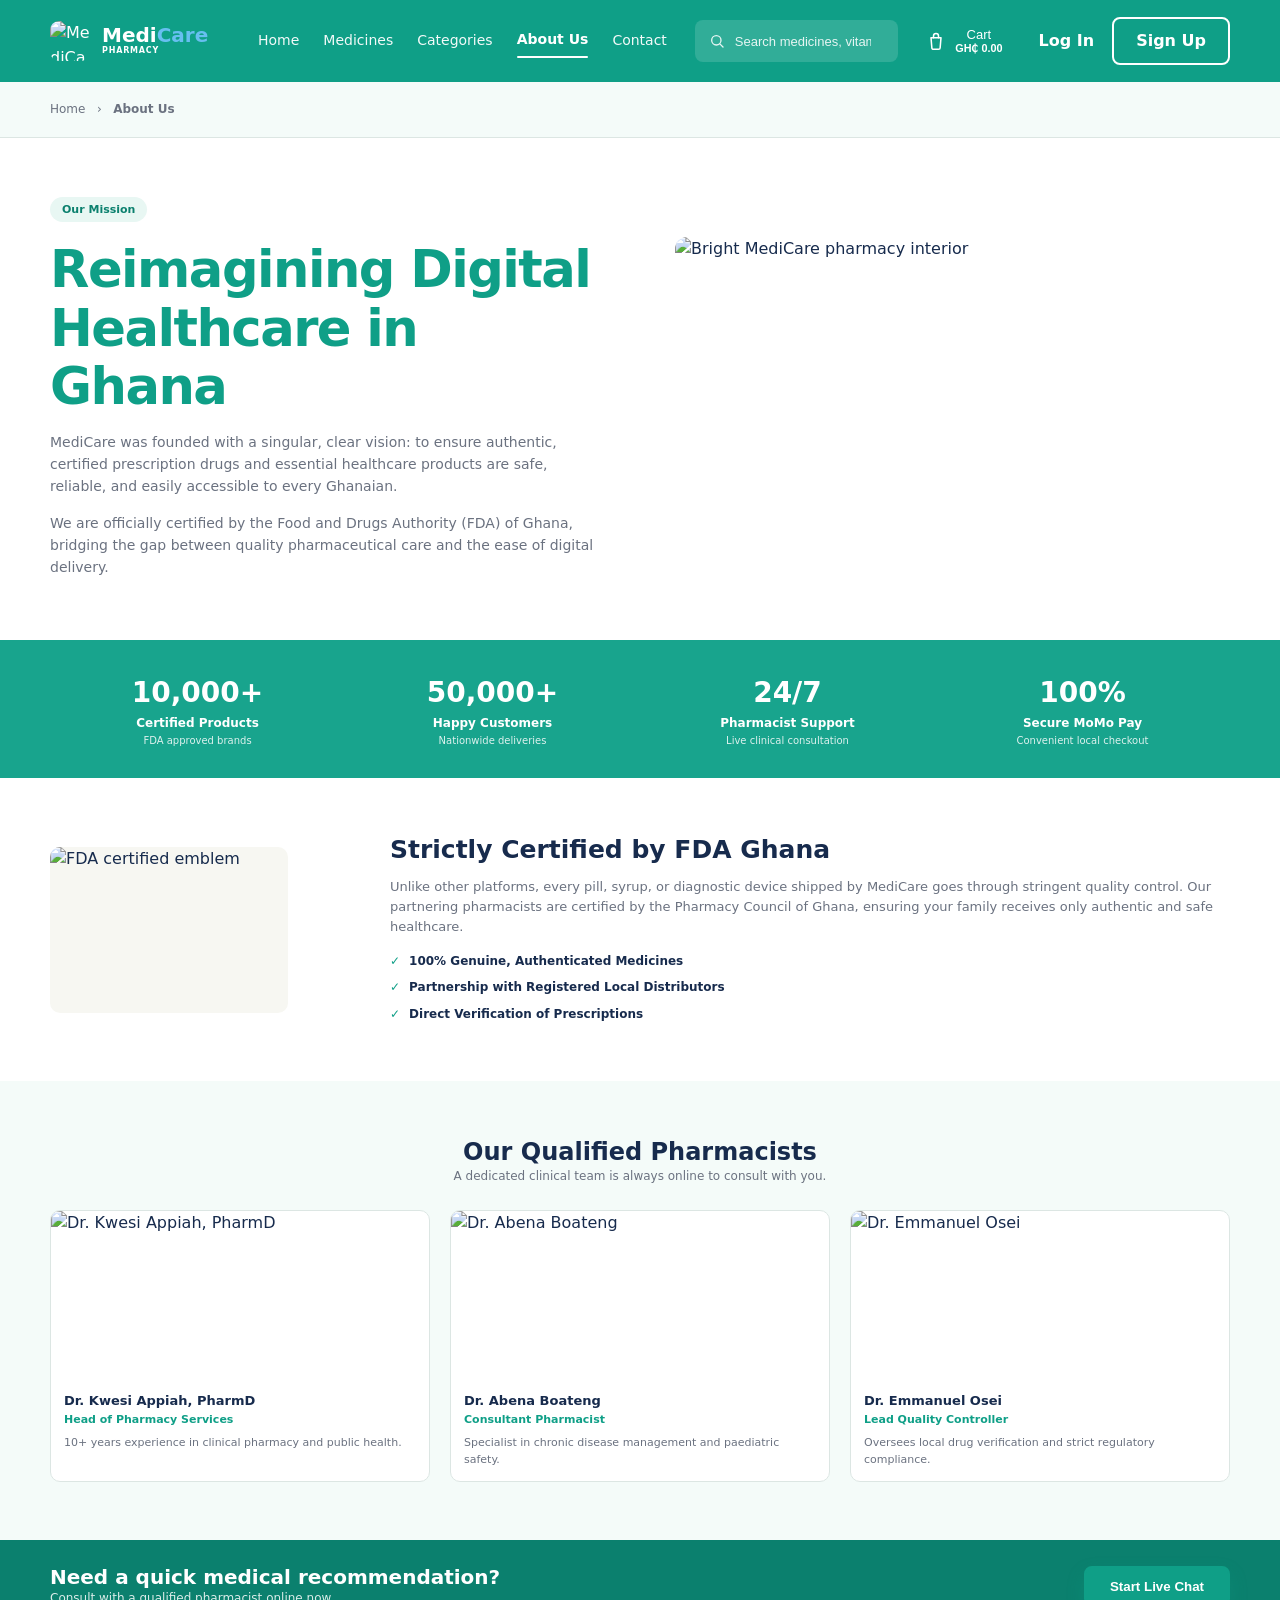
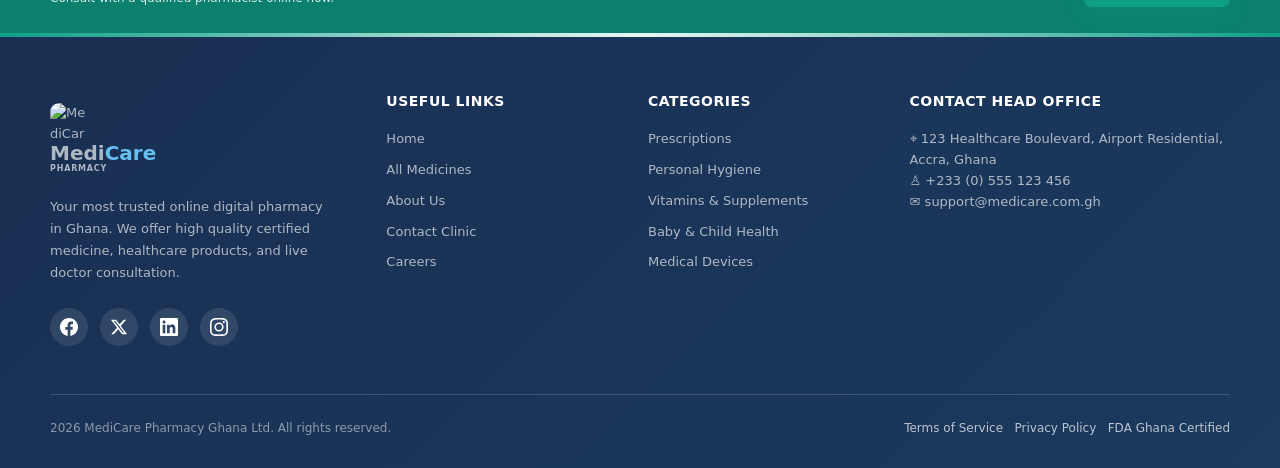
==== about.html @ ba586620 "Add files via upload" ====
<!doctype html>
<html lang="en">
<head>
  <meta charset="utf-8">
  <meta name="viewport" content="width=device-width, initial-scale=1">
  <meta name="description" content="Learn about MediCare Pharmacy Ghana, our mission, FDA certification, and qualified pharmacist team.">
  <title>About Us — MediCare Pharmacy</title>
  <link rel="stylesheet" href="styles.css">
<style>
    .chat-modal { width: min(100% - 32px, 460px); padding: 0; overflow: hidden; }
    .chat-header { display: flex; align-items: center; justify-content: space-between; gap: 16px; padding: 20px 22px; background: var(--green, #087f5b); color: #fff; }
    .chat-header h2 { margin: 0 0 4px; font-size: 1.2rem; }
    .chat-status { display: flex; align-items: center; gap: 7px; margin: 0; font-size: .85rem; opacity: .92; }
    .chat-status::before { content: ''; width: 8px; height: 8px; border-radius: 50%; background: #8ff0c6; }
    .chat-header .modal-close { position: static; color: #fff; background: transparent; border-color: rgba(255,255,255,.45); }
    .chat-messages { display: flex; flex-direction: column; gap: 12px; height: 330px; overflow-y: auto; padding: 18px; background: #f6faf8; }
    .chat-message { max-width: 82%; padding: 10px 13px; border-radius: 15px; line-height: 1.45; font-size: .94rem; white-space: pre-wrap; overflow-wrap: anywhere; }
    .chat-message.attendant { align-self: flex-start; color: #17352b; background: #e1f2eb; border-bottom-left-radius: 4px; }
    .chat-message.user { align-self: flex-end; color: #fff; background: var(--green, #087f5b); border-bottom-right-radius: 4px; }
    .chat-message small { display: block; margin-top: 4px; font-size: .72rem; opacity: .7; }
    .chat-compose { display: flex; gap: 8px; padding: 14px; background: #fff; border-top: 1px solid #e5ece8; }
    .chat-compose textarea { flex: 1; min-height: 44px; max-height: 110px; resize: vertical; padding: 11px 12px; border: 1px solid #cfded7; border-radius: 10px; font: inherit; }
    .chat-compose textarea:focus { outline: 2px solid rgba(8,127,91,.25); border-color: var(--green, #087f5b); }
    .chat-compose button { align-self: flex-end; white-space: nowrap; }
    .chat-note { padding: 0 16px 14px; margin: 0; color: #5b6c64; font-size: .75rem; background: #fff; }
    @media (max-width: 520px) { .chat-modal { width: calc(100% - 20px); } .chat-messages { height: 48vh; } .chat-compose { align-items: stretch; } .chat-compose button { padding-inline: 12px; } }
</style>
</head>
<body>
  <header class="site-header"><div class="container nav-shell"><a class="brand" href="index.html" aria-label="MediCare Pharmacy home"><img src="images/logo.jpg" alt="MediCare Pharmacy Logo" class="brand-logo"><span><span class="brand-name">Medi<span>Care</span></span><small>PHARMACY</small></span></a><nav class="main-nav" aria-label="Primary navigation"><a href="index.html">Home</a><a href="index.html#products">Medicines</a><a href="index.html#categories">Categories</a><a class="active" href="about.html">About Us</a><a href="#contact">Contact</a></nav><label class="search-box" aria-label="Search medicines"><span aria-hidden="true"><svg class="icon-search" viewBox="0 0 24 24" width="16" height="16" fill="none" stroke="currentColor" stroke-width="2" stroke-linecap="round" stroke-linejoin="round" aria-hidden="true"><circle cx="11" cy="11" r="7"/><line x1="21" y1="21" x2="16.65" y2="16.65"/></svg></span><input id="searchInput" type="search" placeholder="Search medicines, vitamins..."></label><button class="cart-chip" type="button" data-cart aria-label="Open cart"><svg class="icon-cart" viewBox="0 0 24 24" width="20" height="20" fill="none" stroke="currentColor" stroke-width="1.8" stroke-linecap="round" stroke-linejoin="round" aria-hidden="true"><path d="M6 8h12l-1 12a2 2 0 0 1-2 2H9a2 2 0 0 1-2-2L6 8Z"/><path d="M9 8V6a3 3 0 0 1 6 0v2"/></svg><span class="cart-count" data-cart-count hidden>0</span><span>Cart <small data-cart-total>GH₵ 0.00</small></span></button><div id="userAuthSection"><a class="signup-btn" href="login.html">Register</a></div></div></header>

  <div class="page-intro"><div class="container">Home &nbsp; › &nbsp; <strong>About Us</strong></div></div>
  <main>
    <section class="about-hero"><div class="container about-hero-grid"><div><span class="eyebrow">Our Mission</span><h1>Reimagining Digital Healthcare in <em>Ghana</em></h1><p>MediCare was founded with a singular, clear vision: to ensure authentic, certified prescription drugs and essential healthcare products are safe, reliable, and easily accessible to every Ghanaian.</p><p>We are officially certified by the Food and Drugs Authority (FDA) of Ghana, bridging the gap between quality pharmaceutical care and the ease of digital delivery.</p></div><div><img src="images/about-pharmacy.jpg" alt="Bright MediCare pharmacy interior"></div></div></section>

    <section class="stat-strip"><div class="container stats"><div class="stat"><strong>10,000+</strong><span>Certified Products</span><small>FDA approved brands</small></div><div class="stat"><strong>50,000+</strong><span>Happy Customers</span><small>Nationwide deliveries</small></div><div class="stat"><strong>24/7</strong><span>Pharmacist Support</span><small>Live clinical consultation</small></div><div class="stat"><strong>100%</strong><span>Secure MoMo Pay</span><small>Convenient local checkout</small></div></div></section>

    <section class="section section-white" id="fda"><div class="container fda-grid"><img src="images/fda-certified.jpg" alt="FDA certified emblem"><div><h2>Strictly Certified by FDA Ghana</h2><p>Unlike other platforms, every pill, syrup, or diagnostic device shipped by MediCare goes through stringent quality control. Our partnering pharmacists are certified by the Pharmacy Council of Ghana, ensuring your family receives only authentic and safe healthcare.</p><div class="check-list"><span>100% Genuine, Authenticated Medicines</span><span>Partnership with Registered Local Distributors</span><span>Direct Verification of Prescriptions</span></div></div></div></section>

    <section class="section team-section"><div class="container"><div class="team-heading"><h2>Our Qualified Pharmacists</h2><p>A dedicated clinical team is always online to consult with you.</p></div><div class="team-grid"><article class="team-card"><img src="images/pharmacist-kwezi.jpg" alt="Dr. Kwesi Appiah, PharmD"><div class="team-card-copy"><h3>Dr. Kwesi Appiah, PharmD</h3><strong>Head of Pharmacy Services</strong><p>10+ years experience in clinical pharmacy and public health.</p></div></article><article class="team-card"><img src="images/pharmacist-abena.jpg" alt="Dr. Abena Boateng"><div class="team-card-copy"><h3>Dr. Abena Boateng</h3><strong>Consultant Pharmacist</strong><p>Specialist in chronic disease management and paediatric safety.</p></div></article><article class="team-card"><img src="images/pharmacist-emmanuel.jpg" alt="Dr. Emmanuel Osei"><div class="team-card-copy"><h3>Dr. Emmanuel Osei</h3><strong>Lead Quality Controller</strong><p>Oversees local drug verification and strict regulatory compliance.</p></div></article></div></div></section>

    <section class="chat-cta"><div class="container chat-shell"><div><h2>Need a quick medical recommendation?</h2><p>Consult with a qualified pharmacist online now.</p></div><button class="btn" type="button" data-chat>Start Live Chat</button></div></section>
  </main>

  <footer class="site-footer" id="contact"><div class="container footer-grid"><div class="footer-brand"><a class="brand" href="index.html"><img src="images/logo.jpg" alt="MediCare Pharmacy Logo" class="brand-logo"><span><span class="brand-name">Medi<span>Care</span></span><small>PHARMACY</small></span></a><p>Your most trusted online digital pharmacy in Ghana. We offer high quality certified medicine, healthcare products, and live doctor consultation.</p><div class="socials"><a href="#" aria-label="Facebook" data-social="Facebook"><svg viewBox="0 0 24 24" width="18" height="18" fill="currentColor"><path d="M24 12.073c0-6.627-5.373-12-12-12s-12 5.373-12 12c0 5.99 4.388 10.954 10.125 11.854v-8.385H7.078v-3.47h3.047V9.43c0-3.007 1.792-4.669 4.533-4.669 1.312 0 2.686.235 2.686.235v2.953H15.83c-1.491 0-1.956.925-1.956 1.874v2.25h3.328l-.532 3.47h-2.796v8.385C19.612 23.027 24 18.062 24 12.073z"/></svg></a><a href="#" aria-label="Twitter" data-social="Twitter"><svg viewBox="0 0 24 24" width="18" height="18" fill="currentColor"><path d="M18.244 2.25h3.308l-7.227 8.26 8.502 11.24H16.17l-5.214-6.817L4.99 21.75H1.68l7.73-8.835L1.254 2.25H8.08l4.713 6.231zm-1.161 17.52h1.833L7.084 4.126H5.117z"/></svg></a><a href="#" aria-label="LinkedIn" data-social="LinkedIn"><svg viewBox="0 0 24 24" width="18" height="18" fill="currentColor"><path d="M20.447 20.452h-3.554v-5.569c0-1.328-.027-3.037-1.852-3.037-1.853 0-2.136 1.445-2.136 2.939v5.667H9.351V9h3.414v1.561h.046c.477-.9 1.637-1.85 3.37-1.85 3.601 0 4.267 2.37 4.267 5.455v6.286zM5.337 7.433c-1.144 0-2.063-.926-2.063-2.065 0-1.138.92-2.063 2.063-2.063 1.14 0 2.064.925 2.064 2.063 0 1.139-.925 2.065-2.064 2.065zm1.782 13.019H3.555V9h3.564v11.452zM22.225 0H1.771C.792 0 0 .774 0 1.729v20.542C0 23.227.792 24 1.771 24h20.451C23.2 24 24 23.227 24 22.271V1.729C24 .774 23.2 0 22.222 0h.003z"/></svg></a><a href="#" aria-label="Instagram" data-social="Instagram"><svg viewBox="0 0 24 24" width="18" height="18" fill="currentColor"><path d="M12 2.163c3.204 0 3.584.012 4.85.07 3.252.148 4.771 1.691 4.919 4.919.058 1.265.069 1.645.069 4.849 0 3.205-.012 3.584-.069 4.849-.149 3.225-1.664 4.771-4.919 4.919-1.266.058-1.644.07-4.85.07-3.204 0-3.584-.012-4.849-.07-3.26-.149-4.771-1.699-4.919-4.92-.058-1.265-.07-1.644-.07-4.849 0-3.204.013-3.583.07-4.849.149-3.227 1.664-4.771 4.919-4.919 1.266-.057 1.645-.069 4.849-.069zM12 0C8.741 0 8.333.014 7.053.072 2.695.272.273 2.69.073 7.052.014 8.333 0 8.741 0 12c0 3.259.014 3.668.072 4.948.2 4.358 2.618 6.78 6.98 6.98C8.333 23.986 8.741 24 12 24c3.259 0 3.668-.014 4.948-.072 4.354-.2 6.782-2.618 6.979-6.98.059-1.28.073-1.689.073-4.948 0-3.259-.014-3.667-.072-4.947-.196-4.354-2.617-6.78-6.979-6.98C15.668.014 15.259 0 12 0zm0 5.838a6.162 6.162 0 100 12.324 6.162 6.162 0 000-12.324zM12 16a4 4 0 110-8 4 4 0 010 8zm6.406-11.845a1.44 1.44 0 100 2.881 1.44 1.44 0 000-2.881z"/></svg></a></div></div><div><h3>Useful Links</h3><a href="index.html">Home</a><a href="index.html#products">All Medicines</a><a href="about.html">About Us</a><a href="index.html#contact">Contact Clinic</a><a href="careers.html">Careers</a></div><div><h3>Categories</h3><a href="index.html#categories">Prescriptions</a><a href="index.html#categories">Personal Hygiene</a><a href="index.html#categories">Vitamins &amp; Supplements</a><a href="index.html#categories">Baby &amp; Child Health</a><a href="index.html#categories">Medical Devices</a></div><div><h3>Contact Head Office</h3><p>⌖ 123 Healthcare Boulevard, Airport Residential, Accra, Ghana</p><p>♙ +233 (0) 555 123 456</p><p>✉ support@medicare.com.gh</p></div></div><div class="container footer-bottom"><span> 2026 MediCare Pharmacy Ghana Ltd. All rights reserved.</span><span><a href="terms.html">Terms of Service</a> &nbsp; <a href="privacy.html">Privacy Policy</a> &nbsp; <a href="about.html#fda">FDA Ghana Certified</a></span></div></footer>

  <div class="modal-overlay" id="authModal" hidden>
    <div class="modal" role="dialog" aria-modal="true" aria-labelledby="authModalTitle">
      <button class="modal-close" type="button" data-close-modal aria-label="Close dialog">&#10005;</button>
      <h2 id="authModalTitle" class="sr-only">Account access</h2>

      <div id="authTabs" class="modal-tabs">
        <button type="button" class="modal-tab active" data-auth-tab="login">Log In</button>
        <button type="button" class="modal-tab" data-auth-tab="signup">Sign Up</button>
      </div>

      <form id="loginForm" class="auth-form" data-auth-form="login" novalidate>
        <label>Email<input type="email" name="email" required placeholder="you@example.com"></label>
        <label>Password<input type="password" name="password" required minlength="6" placeholder="********"></label>
        <p class="form-error" data-form-error hidden></p>
        <button type="submit" class="btn btn-primary auth-submit">Log In</button>
        <p class="form-note">New to MediCare? <a href="#" data-auth-switch="signup">Create an account</a></p>
      </form>

      <form id="signupForm" class="auth-form" data-auth-form="signup" hidden novalidate>
        <label>Full Name<input type="text" name="name" required placeholder="Enter your name"></label>
        <label>Email<input type="email" name="email" required placeholder="you@example.com"></label>
        <label>Password<input type="password" name="password" required minlength="6" placeholder="Create a password"></label>
        <p class="form-error" data-form-error hidden></p>
        <button type="submit" class="btn btn-primary auth-submit">Create Account</button>
        <p class="form-note">Already have an account? <a href="#" data-auth-switch="login">Log in</a></p>
      </form>

      <div class="account-view" id="accountView" hidden>
        <p class="account-greeting">Logged in as <strong id="accountName"></strong></p>
        <p class="form-note" id="accountEmail"></p>
        <button type="button" class="btn btn-secondary" id="logoutBtn">Log Out</button>
      </div>
    </div>
  </div>

  <div class="modal-overlay" id="cartModal" hidden>
    <div class="modal cart-modal" role="dialog" aria-modal="true" aria-labelledby="cartModalTitle">
      <button class="modal-close" type="button" data-close-modal aria-label="Close dialog">&#10005;</button>
      <h2 id="cartModalTitle">Your Cart</h2>
      <div class="cart-items" id="cartItemsList"></div>
      <div class="cart-summary"><span>Total</span><strong id="cartModalTotal">GH&#8373; 0.00</strong></div>
      <button type="button" class="btn btn-primary cart-checkout" id="checkoutBtn">Checkout</button>
    </div>
  </div>

  <div class="modal-overlay" id="chatModal" hidden>
    <section class="modal chat-modal" role="dialog" aria-modal="true" aria-labelledby="chatModalTitle">
      <header class="chat-header">
        <div>
          <h2 id="chatModalTitle">Chat with a pharmacist</h2>
          <p class="chat-status" id="chatStatus">An attendant is online</p>
        </div>
        <button class="modal-close" type="button" data-close-chat aria-label="Close live chat">&#10005;</button>
      </header>
      <div class="chat-messages" id="chatMessages" role="log" aria-live="polite" aria-label="Chat messages"></div>
      <form class="chat-compose" id="chatForm">
        <textarea id="chatInput" name="message" rows="1" maxlength="500" required placeholder="Type your message..." aria-label="Message"></textarea>
        <button type="submit" class="btn btn-primary">Send</button>
      </form>
      <p class="chat-note">For emergencies, contact local emergency services. Do not share passwords or payment details in chat.</p>
    </section>
  </div>

  <script src="script.js" defer></script>

  <script>
    (() => {
      const modal = document.getElementById('chatModal');
      const form = document.getElementById('chatForm');
      const input = document.getElementById('chatInput');
      const messages = document.getElementById('chatMessages');
      const status = document.getElementById('chatStatus');
      if (!modal || !form || !input || !messages) return;

      const initialMessage = 'Hello! I’m Ama, your MediCare pharmacy attendant. How can I help you today?';
      let openedAt = 0;
      let replyTimer;

      const addMessage = (text, who) => {
        const item = document.createElement('div');
        item.className = `chat-message ${who}`;
        item.textContent = text;
        const time = document.createElement('small');
        time.textContent = new Intl.DateTimeFormat([], { hour: 'numeric', minute: '2-digit' }).format(new Date());
        item.appendChild(time);
        messages.appendChild(item);
        messages.scrollTop = messages.scrollHeight;
      };

      const openChat = (event) => {
        event?.preventDefault();
        modal.hidden = false;
        document.body.classList.add('modal-open');
        if (!openedAt) {
          openedAt = Date.now();
          addMessage(initialMessage, 'attendant');
        }
        window.setTimeout(() => input.focus(), 0);
      };

      const closeChat = () => {
        modal.hidden = true;
        document.body.classList.remove('modal-open');
      };

      document.querySelectorAll('[data-chat]').forEach((button) => button.addEventListener('click', openChat));
      document.querySelector('[data-close-chat]')?.addEventListener('click', closeChat);
      modal.addEventListener('click', (event) => { if (event.target === modal) closeChat(); });
      document.addEventListener('keydown', (event) => { if (event.key === 'Escape' && !modal.hidden) closeChat(); });

      form.addEventListener('submit', (event) => {
        event.preventDefault();
        const text = input.value.trim();
        if (!text) return;
        addMessage(text, 'user');
        input.value = '';
        status.textContent = 'Attendant is typing...';
        window.clearTimeout(replyTimer);
        replyTimer = window.setTimeout(() => {
          addMessage('Thanks for your message. An attendant is reviewing it now and will respond shortly. Please do not send sensitive medical or payment information.', 'attendant');
          status.textContent = 'An attendant is online';
        }, 700);
      });

      input.addEventListener('keydown', (event) => {
        if (event.key === 'Enter' && !event.shiftKey) {
          event.preventDefault();
          form.requestSubmit();
        }
      });
    })();
  </script>

</body>
</html>
---- styles.css ----
:root {
  --teal: #0f9f87;
  --teal-dark: #0b806e;
  --mint: #e8f7f3;
  --ice: #f4fbf9;
  --navy: #192f52;
  --ink: #172b4d;
  --muted: #6b7280;
  --line: #dce6e3;
  --orange: #e88722;
  --white: #fff;
}

* { box-sizing: border-box; margin: 0; padding: 0; }
html { scroll-behavior: smooth; }
body { 
  font-family: Inter, ui-sans-serif, system-ui, -apple-system, BlinkMacSystemFont, "Segoe UI", sans-serif; 
  color: var(--ink); 
  background: var(--ice); 
  line-height: 1.55; 
}

/* Smooth page transitions */
a, button, .btn, .product-card, .category-card, .team-card {
  transition: all 0.3s cubic-bezier(0.4, 0, 0.2, 1);
}

/* Fade in animation for page content */
.fade-in-up {
  opacity: 0;
  transform: translateY(20px);
  animation: fadeInUp 0.6s ease-out forwards;
}

@keyframes fadeInUp {
  to {
    opacity: 1;
    transform: translateY(0);
  }
}

/* Staggered animation delays */
.stagger-1 { animation-delay: 0.1s; }
.stagger-2 { animation-delay: 0.2s; }
.stagger-3 { animation-delay: 0.3s; }
.stagger-4 { animation-delay: 0.4s; }
.stagger-5 { animation-delay: 0.5s; }

/* Section animations */
.section, .hero, .trust-strip, .stat-strip, .chat-cta {
  opacity: 0;
  animation: fadeInUp 0.8s ease-out forwards;
}

.hero { animation-delay: 0.1s; }
.trust-strip { animation-delay: 0.2s; }
.section { animation-delay: 0.3s; }
.stat-strip { animation-delay: 0.4s; }
.chat-cta { animation-delay: 0.5s; }

/* Product and category card animations */
.product-card, .category-card {
  opacity: 0;
  animation: fadeInUp 0.6s ease-out forwards;
}

.product-card:nth-child(1) { animation-delay: 0.1s; }
.product-card:nth-child(2) { animation-delay: 0.15s; }
.product-card:nth-child(3) { animation-delay: 0.2s; }
.product-card:nth-child(4) { animation-delay: 0.25s; }

.category-card:nth-child(1) { animation-delay: 0.1s; }
.category-card:nth-child(2) { animation-delay: 0.15s; }
.category-card:nth-child(3) { animation-delay: 0.2s; }
.category-card:nth-child(4) { animation-delay: 0.25s; }
.category-card:nth-child(5) { animation-delay: 0.3s; }

/* Team card animations */
.team-card {
  opacity: 0;
  animation: fadeInUp 0.6s ease-out forwards;
}

.team-card:nth-child(1) { animation-delay: 0.1s; }
.team-card:nth-child(2) { animation-delay: 0.2s; }
.team-card:nth-child(3) { animation-delay: 0.3s; }

/* Slide in from sides animation */
@keyframes slideInLeft {
  from {
    opacity: 0;
    transform: translateX(-30px);
  }
  to {
    opacity: 1;
    transform: translateX(0);
  }
}

@keyframes slideInRight {
  from {
    opacity: 0;
    transform: translateX(30px);
  }
  to {
    opacity: 1;
    transform: translateX(0);
  }
}

/* Apply slide animations to hero sections */
.hero-copy {
  animation: slideInLeft 0.8s ease-out 0.2s forwards;
  opacity: 0;
}

.hero-media {
  animation: slideInRight 0.8s ease-out 0.3s forwards;
  opacity: 0;
}
a { color: inherit; text-decoration: none; }
img { display: block; max-width: 100%; height: 100%;}
.site-header { position: sticky; top: 0; z-index: 1000; background: var(--teal); color: var(--white); transition: background .25s ease, box-shadow .25s ease, transform .25s ease; }
.site-header.is-scrolled { background: var(--teal) !important; color: var(--white) !important; box-shadow: 0 6px 20px rgba(7, 91, 78, .28); }
.site-header.is-scrolled a, .site-header.is-scrolled button { color: var(--white); }
.nav-shell { min-height: 82px; display: flex; align-items: center; gap: 28px; transition: min-height .25s ease; }
.site-header.is-scrolled .nav-shell { min-height: 70px; }
.brand { display: inline-flex; align-items: center; gap: 12px; min-width: 180px; }
.brand-mark { width: 40px; height: 40px; border-radius: 9px; background: #16ad95; display: grid; place-items: center; color: white; font-size: 18px; font-weight: 800; }
.brand-name { display: block; font-size: 20px; font-weight: 800; line-height: 1; }
.brand-name span { color: #67bff0; }
.brand small { display: block; font-size: 8px; letter-spacing: .8px; font-weight: 700; }
.main-nav { display: flex; gap: 24px; font-size: 14px; white-space: nowrap; align-items: center; }
.main-nav a { position: relative; opacity: .95; padding: 8px 0; transition: opacity .2s ease, color .2s ease, transform .2s ease; }
.main-nav a::after { content: ""; position: absolute; left: 0; right: 0; bottom: 1px; height: 2px; border-radius: 999px; background: currentColor; transform: scaleX(0); transform-origin: center; transition: transform .2s ease; }
.main-nav a:hover, .main-nav a.active { opacity: 1; font-weight: 800; transform: translateY(-1px); }
.main-nav a:hover::after, .main-nav a.active::after { transform: scaleX(1); }
.main-nav a:focus-visible, .header-auth-links a:focus-visible, .cart-chip:focus-visible { outline: 3px solid rgba(255,255,255,.8); outline-offset: 4px; border-radius: 5px; }
.header-auth-links { display: inline-flex; align-items: center; gap: 10px; }
.header-auth-links .login-link { color: var(--white); font-weight: 800; padding: 10px 8px; border-radius: 7px; transition: background .2s ease, color .2s ease; }
.header-auth-links .login-link:hover { background: rgba(255,255,255,.16); }
.search-box { flex: 1; max-width: 330px; display: flex; align-items: center; gap: 10px; padding: 10px 14px; border-radius: 8px; background: rgba(255,255,255,.14); }
.search-box input { width: 100%; border: 0; outline: 0; color: white; background: transparent; font-size: 13px; }
.search-box input::placeholder { color: rgba(255,255,255,.88); }
.cart-chip, .login-btn { border: 0; color: white; background: transparent; cursor: pointer; }
.cart-chip { display: flex; align-items: center; gap: 9px; white-space: nowrap; font-size: 13px; }
.cart-chip small { display: block; font-weight: 800; }
.signup-btn {
  color: white;
  font-weight: 800;
  padding: 10px 22px;
  border-radius: 8px;
  border: 2px solid white;
  text-decoration: none;
  transition: background-color 0.25s ease, border-color 0.25s ease, transform 0.25s ease, box-shadow 0.25s ease;
  position: relative;
  overflow: hidden;
  text-shadow: none;
  background: transparent;
}
.signup-btn:hover {
  background: rgba(255, 255, 255, 0.15);
  border-color: rgba(255, 255, 255, 0.8);
  color: white;
  transform: translateY(-1px);
  box-shadow: 0 4px 12px rgba(255, 255, 255, 0.2);
  text-shadow: none;
}
.signup-btn:active {
  transform: translateY(0);
}
.login-btn { background: white; color: var(--teal-dark); padding: 10px 22px; border-radius: 7px; font-weight: 800; }

/* User auth section in header */
#userAuthSection {
  display: flex;
  align-items: center;
  gap: 12px;
}
.user-greeting {
  color: white;
  font-size: 13px;
  font-weight: 600;
}
.user-greeting strong {
  color: #67bff0;
}
.logout-btn {
  background: rgba(255,255,255,0.15);
  color: white;
  border: 2px solid rgba(255,255,255,0.3);
  padding: 8px 18px;
  border-radius: 8px;
  font-weight: 700;
  font-size: 12px;
  cursor: pointer;
  transition: background-color 0.25s ease, border-color 0.25s ease, transform 0.25s ease, box-shadow 0.25s ease;
  text-shadow: none;
}
.logout-btn:hover {
  background: rgba(255,255,255,0.25);
  border-color: rgba(255,255,255,0.6);
  color: white;
  transform: translateY(-1px);
  box-shadow: 0 4px 12px rgba(255, 255, 255, 0.15);
  text-shadow: none;
}
.logout-btn:active {
  transform: translateY(0);
}

/* Success toast */
.success-toast {
  position: fixed;
  top: 100px;
  right: 20px;
  background: var(--teal);
  color: white;
  padding: 16px 20px;
  border-radius: 8px;
  box-shadow: 0 4px 20px rgba(15, 159, 135, 0.3);
  display: flex;
  align-items: center;
  gap: 12px;
  z-index: 1000;
  animation: slideIn 0.3s ease-out;
  max-width: 350px;
}
.toast-icon {
  width: 24px;
  height: 24px;
  background: white;
  color: var(--teal);
  border-radius: 50%;
  display: flex;
  align-items: center;
  justify-content: center;
  font-weight: 800;
  font-size: 14px;
  flex-shrink: 0;
}
.toast-message {
  font-size: 14px;
  font-weight: 600;
  line-height: 1.4;
}
.toast-exit {
  animation: slideOut 0.3s ease-in forwards;
}
@keyframes slideIn {
  from {
    transform: translateX(100%);
    opacity: 0;
  }
  to {
    transform: translateX(0);
    opacity: 1;
  }
}
@keyframes slideOut {
  from {
    transform: translateX(0);
    opacity: 1;
  }
  to {
    transform: translateX(100%);
    opacity: 0;
  }
}

/* Success modal */
.success-modal {
  text-align: center;
  padding: 40px 30px;
  max-width: 400px;
}
.success-icon {
  width: 80px;
  height: 80px;
  background: var(--teal);
  color: white;
  border-radius: 50%;
  display: flex;
  align-items: center;
  justify-content: center;
  font-size: 40px;
  font-weight: 800;
  margin: 0 auto 20px;
  animation: scaleIn 0.3s ease-out;
}
.success-modal h2 {
  color: var(--ink);
  margin: 0 0 10px;
  font-size: 24px;
}
.success-modal p {
  color: var(--muted);
  margin: 0 0 25px;
  font-size: 16px;
}
@keyframes scaleIn {
  from {
    transform: scale(0);
    opacity: 0;
  }
  to {
    transform: scale(1);
    opacity: 1;
  }
}

/* Auth required modal */
.auth-required-icon {
  width: 80px;
  height: 80px;
  background: var(--teal);
  color: white;
  border-radius: 50%;
  display: flex;
  align-items: center;
  justify-content: center;
  font-size: 40px;
  margin: 0 auto 20px;
  animation: scaleIn 0.3s ease-out;
}
.auth-buttons {
  display: flex;
  gap: 12px;
  justify-content: center;
  margin-top: 25px;
}
.auth-buttons .btn {
  min-width: 120px;
}

/* Phone input group */
.phone-input-group {
  display: flex;
  gap: 8px;
}
.country-code-select {
  flex-shrink: 0;
  min-width: 140px;
  padding: 12px 16px;
  border: 1px solid var(--line);
  border-radius: 8px;
  font-size: 14px;
  background: linear-gradient(135deg, var(--teal) 0%, var(--teal-dark) 100%);
  color: white;
  cursor: pointer;
  font-weight: 600;
}
.country-code-select option {
  background: white;
  color: var(--ink);
  font-weight: 400;
}
.country-code-select option[data-color] {
  background: var(--ink);
  color: white;
}
.phone-number-input {
  flex: 1;
  padding: 12px 16px;
  border: 1px solid var(--line);
  border-radius: 8px;
  font-size: 14px;
}
.phone-number-input:focus,
.country-code-select:focus {
  outline: none;
  border-color: var(--teal);
  box-shadow: 0 0 0 3px rgba(15, 159, 135, 0.1);
}
@media (prefers-reduced-motion: reduce) {
  html { scroll-behavior: auto; }
  .site-header, .nav-shell, .main-nav a, .main-nav a::after, .header-auth-links .login-link { transition: none !important; }
}

@media (max-width: 480px) {
  .phone-input-group {
    flex-direction: column;
    gap: 12px;
  }
  .country-code-select {
    min-width: 100%;
  }
}

/* User info in header */
.user-info {
  display: flex;
  flex-direction: column;
  align-items: flex-end;
  gap: 4px;
}
.user-greeting {
  font-size: 14px;
  color: var(--ink);
}
.user-contact,
.user-address {
  font-size: 12px;
  color: var(--muted);
}
.logout-btn {
  font-size: 12px;
  padding: 4px 12px;
  background: var(--line);
  border: none;
  border-radius: 4px;
  cursor: pointer;
  color: var(--ink);
  margin-top: 4px;
}
.logout-btn:hover {
  background: var(--muted);
}
@media (min-width: 768px) {
  .user-info {
    flex-direction: row;
    align-items: center;
    gap: 16px;
  }
  .logout-btn {
    margin-top: 0;
  }
}

/* About Section */
.about-grid {
  display: grid;
  grid-template-columns: 1fr;
  gap: 40px;
  align-items: center;
}
.about-content h3 {
  color: var(--teal);
  font-size: 24px;
  margin: 24px 0 12px 0;
}
.about-content p {
  color: var(--ink);
  line-height: 1.6;
  margin-bottom: 16px;
}
.about-features {
  list-style: none;
  padding: 0;
  margin: 20px 0;
}
.about-features li {
  padding: 12px 0;
  border-bottom: 1px solid var(--line);
  color: var(--ink);
}
.about-features li:last-child {
  border-bottom: none;
}
.about-features strong {
  display: block;
  font-size: 16px;
  margin-bottom: 4px;
}
.cta-section {
  margin-top: 32px;
  padding: 24px;
  background: var(--mint);
  border-radius: 8px;
  text-align: center;
}
.cta-text {
  font-size: 18px;
  font-weight: 600;
  color: var(--teal-dark);
  margin-bottom: 16px;
}
.about-image img {
  width: 100%;
  border-radius: 12px;
  box-shadow: 0 4px 20px rgba(0, 0, 0, 0.1);
}
@media (min-width: 768px) {
  .about-grid {
    grid-template-columns: 1fr 1fr;
  }
}

/* Welcome Modal */
.welcome-modal {
  max-width: 450px;
  padding: 40px;
  text-align: center;
  animation: modalSlideIn 0.5s ease-out;
  background: linear-gradient(135deg, #ffffff 0%, #f8fdfc 100%);
  border-radius: 16px;
  box-shadow: 0 20px 60px rgba(15, 159, 135, 0.15);
}
.welcome-header {
  margin-bottom: 24px;
}
.welcome-icon {
  font-size: 72px;
  margin-bottom: 16px;
  animation: bounce 0.8s ease-out, pulse 2s ease-in-out infinite;
  display: inline-block;
}
.welcome-modal h2 {
  color: var(--teal);
  font-size: 32px;
  margin: 0 0 8px 0;
  font-weight: 700;
  animation: fadeInUp 0.6s ease-out 0.2s both;
}
.welcome-content {
  margin-bottom: 32px;
}
.welcome-content p {
  color: var(--ink);
  font-size: 18px;
  margin: 0 0 8px 0;
  animation: fadeInUp 0.6s ease-out 0.3s both;
}
.welcome-subtext {
  color: var(--muted);
  font-size: 14px;
  animation: fadeInUp 0.6s ease-out 0.4s both;
}
.welcome-modal .btn {
  animation: fadeInUp 0.6s ease-out 0.5s both;
}
@keyframes bounce {
  0%, 20%, 50%, 80%, 100% { transform: translateY(0); }
  40% { transform: translateY(-20px); }
  60% { transform: translateY(-10px); }
}
@keyframes pulse {
  0%, 100% { transform: scale(1); }
  50% { transform: scale(1.1); }
}
@keyframes modalSlideIn {
  from {
    opacity: 0;
    transform: translateY(-30px) scale(0.95);
  }
  to {
    opacity: 1;
    transform: translateY(0) scale(1);
  }
}
@keyframes fadeInUp {
  from {
    opacity: 0;
    transform: translateY(20px);
  }
  to {
    opacity: 1;
    transform: translateY(0);
  }
}

.hero { background: white; border-bottom: 1px solid var(--line); }
.hero-shell { min-height: 430px; display: grid; grid-template-columns: 1.05fr .95fr; gap: 62px; align-items: center; }
.eyebrow { display: inline-block; color: var(--teal-dark); background: var(--mint); border-radius: 999px; padding: 4px 12px; font-size: 11px; font-weight: 800; }
h1, h2, h3 { line-height: 1.15; }
h1 { margin: 20px 0 16px; color: var(--teal); font-size: clamp(38px, 4vw, 54px); letter-spacing: -.03em; }
h1 em, .teal { color: var(--teal); font-style: normal; }
.hero-copy p { max-width: 560px; color: var(--muted); font-size: 16px; }
.actions { display: flex; gap: 14px; margin-top: 26px; }
.btn { 
  border: 2px solid var(--teal); 
  border-radius: 8px; 
  padding: 11px 24px; 
  cursor: pointer; 
  font-weight: 800; 
  display: inline-flex; 
  justify-content: center; 
  align-items: center;
  transition: all 0.3s cubic-bezier(0.4, 0, 0.2, 1);
  position: relative;
  overflow: hidden;
}
.btn:hover {
  transform: translateY(-2px);
  box-shadow: 0 6px 16px rgba(15, 159, 135, 0.25);
}
.btn:active {
  transform: translateY(0);
}
.btn-primary { color: white; background: var(--teal); }
.btn-secondary { color: var(--teal); background: white; }
.hero-media img { width: 100%; height: 310px; object-fit: cover; border-radius: 12px; }

.trust-strip { background: white; border-bottom: 1px solid var(--line); }
.trust-grid { min-height: 104px; display: grid; grid-template-columns: repeat(4, 1fr); gap: 22px; align-items: center; }
.trust-item { display: flex; align-items: center; gap: 12px; }
.icon-circle { width: 36px; height: 36px; flex: 0 0 36px; display: grid; place-items: center; border-radius: 50%; color: var(--teal); background: var(--mint); font-weight: 800; }
.trust-item strong, .trust-item small { display: block; }
.trust-item strong { font-size: 13px; }
.trust-item small { color: var(--muted); font-size: 11px; }
.promo { background: var(--teal); color: white; padding: 20px 0; }
.promo-shell { display: flex; align-items: center; justify-content: space-between; gap: 20px; }
.promo h2 { font-size: 20px; }
.promo p { font-size: 12px; opacity: .88; }
.promo .btn { border: 0; color: var(--teal-dark); background: white; }

.section { padding: 58px 0; }
.section-white { background: white; }
.section-heading { display: flex; justify-content: space-between; align-items: end; margin-bottom: 24px; }
.section-heading h2 { font-size: 25px; }
.section-heading p { color: var(--muted); font-size: 13px; margin-top: 5px; }
.link { color: var(--teal); font-size: 12px; font-weight: 800; }
.category-grid { display: grid; grid-template-columns: repeat(5, 1fr); gap: 16px; }
.category-card { 
  padding: 20px 10px; 
  text-align: center; 
  background: white; 
  border: 1px solid var(--line); 
  border-radius: 10px; 
  box-shadow: 0 3px 12px rgba(24,45,73,.04); 
  transition: all 0.3s cubic-bezier(0.4, 0, 0.2, 1);
}
.category-card:hover { 
  border-color: var(--teal); 
  transform: translateY(-4px) scale(1.02);
  box-shadow: 0 8px 24px rgba(15, 159, 135, 0.15);
}
.category-card.active { 
  border-color: var(--teal); 
  background: var(--mint); 
  transform: translateY(-4px) scale(1.02); 
  box-shadow: 0 8px 24px rgba(15, 159, 135, 0.2);
}
.category-card .icon-circle { margin: 0 auto 12px; width: 42px; height: 42px; }
.category-card h3 { font-size: 13px; }
.category-card p { margin-top: 3px; color: var(--muted); font-size: 10px; }
.category-filter {
  display: flex;
  flex-wrap: wrap;
  gap: 10px;
  margin-bottom: 24px;
}
.filter-btn {
  padding: 8px 16px;
  border: 2px solid var(--line);
  border-radius: 20px;
  background: white;
  color: var(--ink);
  font-size: 13px;
  font-weight: 600;
  cursor: pointer;
  transition: all 0.3s cubic-bezier(0.4, 0, 0.2, 1);
}
.filter-btn:hover {
  border-color: var(--teal);
  color: var(--teal);
  background: var(--mint);
}
.filter-btn.active {
  background: var(--teal);
  color: white;
  border-color: var(--teal);
}
.product-grid { display: grid; grid-template-columns: repeat(4, 1fr); gap: 20px; }
.product-card { 
  overflow: hidden; 
  background: white; 
  border: 1px solid var(--line); 
  border-radius: 10px; 
  box-shadow: 0 3px 12px rgba(24,45,73,.04);
  transition: all 0.3s cubic-bezier(0.4, 0, 0.2, 1);
  display: flex;
  flex-direction: column;
  height: 100%;
}
.product-card:hover {
  transform: translateY(-6px);
  box-shadow: 0 12px 32px rgba(24,45,73,.12);
  border-color: var(--teal);
}
.product-image { height: 166px; position: relative; background: #f1f4f3; flex-shrink: 0; }
.product-image img { width: 100%; height: 100%; object-fit: cover; }
.badge { position: absolute; left: 12px; top: 12px; z-index: 1; padding: 3px 8px; border-radius: 4px; color: white; background: var(--orange); font-size: 9px; font-weight: 800; }
.product-copy { padding: 13px; flex: 1; display: flex; flex-direction: column; }
.product-copy h3 { min-height: 36px; font-size: 13px; margin: 0 0 6px 0; }
.rating { margin: 6px 0 4px; color: #f2bf00; font-size: 12px; }
.rating small { color: var(--muted); }
.usage { 
  margin: 4px 0 8px; 
  color: var(--muted); 
  font-size: 11px; 
  line-height: 1.4; 
  background: var(--ice);
  padding: 8px;
  border-radius: 6px;
  border-left: 3px solid var(--teal);
  flex: 1;
}
.price { display: block; color: var(--teal); font-size: 16px; margin-bottom: 10px; }
.outline-btn { width: 100%; padding: 8px; border: 2px solid var(--teal); border-radius: 6px; color: var(--teal); background: white; cursor: pointer; font-size: 12px; font-weight: 800; margin-top: auto; }
.outline-btn:hover { color: white; background: var(--teal); }

.page-intro { padding: 18px 0; background: var(--ice); border-bottom: 1px solid var(--line); color: var(--muted); font-size: 12px; }
.about-hero { background: white; padding: 58px 0 62px; }
.about-hero-grid { display: grid; grid-template-columns: 1fr 1fr; gap: 70px; align-items: center; }
.about-hero h1 { max-width: 580px; margin-top: 18px; }
.about-hero p { max-width: 550px; color: var(--muted); font-size: 14px; margin-top: 16px; }
.about-hero img { width: 100%; height: 300px; object-fit: cover; border-radius: 12px; }
.stat-strip { background: #18a48d; color: white; }
.stats { min-height: 138px; display: grid; grid-template-columns: repeat(4, 1fr); align-items: center; text-align: center; }
.stat strong { display: block; font-size: 28px; }
.stat span { display: block; font-weight: 800; font-size: 12px; }
.stat small { display: block; opacity: .85; font-size: 10px; }
.fda-grid { display: grid; grid-template-columns: 290px 1fr; gap: 50px; align-items: center; }
.fda-grid img { width: 238px; height: 166px; object-fit: contain; border-radius: 10px; background: #f7f7f2; }
.fda-grid h2 { font-size: 25px; margin-bottom: 12px; }
.fda-grid p { color: var(--muted); font-size: 13px; }
.check-list { margin-top: 14px; display: grid; gap: 8px; font-size: 12px; font-weight: 700; }
.check-list span::before { content: "✓"; color: var(--teal); font-weight: 900; margin-right: 9px; }
.team-section { background: var(--ice); }
.team-heading { text-align: center; margin-bottom: 24px; }
.team-heading p { color: var(--muted); font-size: 12px; }
.team-grid { display: grid; grid-template-columns: repeat(3, 1fr); gap: 20px; }
.team-card { 
  overflow: hidden; 
  background: white; 
  border: 1px solid var(--line); 
  border-radius: 10px;
  transition: all 0.3s cubic-bezier(0.4, 0, 0.2, 1);
}
.team-card:hover {
  transform: translateY(-4px);
  box-shadow: 0 8px 24px rgba(24,45,73,.1);
  border-color: var(--teal);
}
.team-card img { width: 100%; height: 170px; object-fit: cover; }
.team-card-copy { padding: 13px; }
.team-card h3 { font-size: 13px; }
.team-card strong { display: block; margin-top: 3px; color: var(--teal); font-size: 11px; }
.team-card p { margin-top: 5px; color: var(--muted); font-size: 11px; }
.chat-cta { background: var(--teal-dark); color: white; padding: 26px 0; }
.chat-shell { display: flex; align-items: center; justify-content: space-between; gap: 20px; }
.chat-shell h2 { font-size: 20px; }
.chat-shell p { opacity: .85; font-size: 12px; }
.chat-shell .btn { border: 0; color: var(--teal-dark); background: white; }

.site-footer { 
  padding: 60px 0 30px; 
  color: white; 
  background: linear-gradient(135deg, var(--navy) 0%, #1a3a5e 100%);
  position: relative;
  overflow: hidden;
}
.site-footer::before {
  content: '';
  position: absolute;
  top: 0;
  left: 0;
  right: 0;
  height: 4px;
  background: linear-gradient(90deg, var(--teal) 0%, var(--mint) 50%, var(--teal) 100%);
  animation: gradientMove 3s ease-in-out infinite;
}
@keyframes gradientMove {
  0%, 100% { background-position: 0% 50%; }
  50% { background-position: 100% 50%; }
}
.footer-grid { 
  display: grid; 
  grid-template-columns: 1.35fr 1fr 1fr 1.5fr; 
  gap: 48px; 
  position: relative;
  z-index: 1;
}
.footer-grid h3 { 
  margin-bottom: 20px; 
  font-size: 14px; 
  font-weight: 700;
  letter-spacing: 0.5px;
  text-transform: uppercase;
}
.footer-grid p, .footer-grid a { 
  display: block; 
  color: rgba(255,255,255,.65); 
  font-size: 13px;
  line-height: 1.6;
  transition: all 0.3s ease;
}
.footer-grid a { 
  margin: 10px 0;
  position: relative;
  padding-left: 0;
}
.footer-grid a::before {
  content: '→';
  position: absolute;
  left: -20px;
  opacity: 0;
  transition: all 0.3s ease;
  color: var(--teal);
}
.footer-grid a:hover { 
  color: white;
  padding-left: 20px;
  transform: translateX(5px);
}
.footer-grid a:hover::before {
  opacity: 1;
  left: 0;
}
.footer-brand p { 
  max-width: 280px; 
  margin-top: 20px;
  line-height: 1.7;
}
.socials { 
  display: flex; 
  gap: 12px; 
  margin-top: 24px; 
}
.socials a { 
  width: 38px; 
  height: 38px; 
  display: grid; 
  place-items: center; 
  margin: 0; 
  border-radius: 50%; 
  background: rgba(255,255,255,.1); 
  color: white;
  transition: all 0.3s cubic-bezier(0.4, 0, 0.2, 1);
  border: 2px solid transparent;
}
.socials a:hover {
  background: var(--teal);
  transform: translateY(-4px) scale(1.1);
  box-shadow: 0 8px 20px rgba(15, 159, 135, 0.4);
  border-color: var(--mint);
}
.footer-bottom { 
  display: flex; 
  justify-content: space-between; 
  gap: 20px; 
  margin-top: 48px; 
  padding-top: 24px; 
  border-top: 1px solid rgba(255,255,255,.15); 
  color: rgba(255,255,255,.5); 
  font-size: 12px;
  position: relative;
  z-index: 1;
}
.footer-bottom a {
  color: rgba(255,255,255,.7);
  transition: all 0.3s ease;
}
.footer-bottom a:hover {
  color: var(--teal);
  text-decoration: underline;
}

@media (max-width: 900px) {
  .container { width: min(100% - 32px, 720px); }
  .nav-shell { flex-wrap: wrap; gap: 14px; padding: 14px 0; }
  .brand { min-width: auto; }
  .main-nav { order: 3; width: 100%; justify-content: space-between; gap: 10px; overflow-x: auto; }
  .search-box { order: 2; max-width: none; }
  .hero-shell, .about-hero-grid { grid-template-columns: 1fr; gap: 30px; padding-top: 48px; padding-bottom: 48px; }
  .hero-media img, .about-hero img { height: 260px; }
  .trust-grid, .stats { grid-template-columns: repeat(2, 1fr); padding: 22px 0; }
  .category-grid { grid-template-columns: repeat(3, 1fr); }
  .product-grid { grid-template-columns: repeat(2, 1fr); }
  .footer-grid { grid-template-columns: repeat(2, 1fr); }
}
@media (max-width: 560px) {
  .cart-chip { display: none; }
  .login-btn { margin-left: auto; }
  h1 { font-size: 38px; }
  .actions, .promo-shell, .chat-shell, .footer-bottom { flex-direction: column; align-items: stretch; }
  .category-grid, .product-grid, .team-grid, .footer-grid { grid-template-columns: 1fr; }
  .fda-grid { grid-template-columns: 1fr; gap: 20px; }
  .fda-grid img { width: 100%; }
  .trust-grid, .stats { grid-template-columns: 1fr; gap: 16px; }
  .section-heading { align-items: start; gap: 12px; flex-direction: column; }
}
.alert { position: fixed; right: 20px; bottom: 20px; z-index: 20; padding: 12px 16px; border-radius: 7px; color: white; background: var(--navy); box-shadow: 0 6px 20px rgba(0,0,0,.18); font-size: 13px; }
.hidden { display: none !important; }

/* --- Icons --- */
.brand-mark { padding: 0; }
.brand-mark .brand-icon { display: block; }
.brand-logo { width: 40px; height: 40px; object-fit: contain; border-radius: 9px; }
.icon-search { color: rgba(255,255,255,.88); display: block; }
.cart-chip { position: relative; }
.icon-cart { display: block; }
.cart-count {
  position: absolute; top: -6px; left: 12px;
  min-width: 16px; height: 16px; padding: 0 4px;
  border-radius: 999px; background: var(--orange); color: white;
  font-size: 10px; font-weight: 800; line-height: 16px; text-align: center;
}

/* --- Login button state --- */
.login-btn { 
  transition: all 0.3s cubic-bezier(0.4, 0, 0.2, 1);
  position: relative;
  overflow: hidden;
}
.login-btn::before {
  content: '';
  position: absolute;
  top: 50%;
  left: 50%;
  width: 0;
  height: 0;
  border-radius: 50%;
  background: rgba(255, 255, 255, 0.3);
  transform: translate(-50%, -50%);
  transition: width 0.6s ease, height 0.6s ease;
}
.login-btn:hover::before {
  width: 300px;
  height: 300px;
}
.login-btn.is-logged-in { 
  background: linear-gradient(135deg, var(--mint) 0%, #d4f5ed 100%);
  color: var(--teal-dark);
  border: 2px solid var(--teal);
  box-shadow: 0 4px 12px rgba(15, 159, 135, 0.2);
}
.login-btn.is-logged-in:hover {
  background: linear-gradient(135deg, var(--teal) 0%, var(--teal-dark) 100%);
  color: white;
  border-color: var(--teal-dark);
  transform: translateY(-2px);
  box-shadow: 0 6px 16px rgba(15, 159, 135, 0.4);
}

/* --- Modals --- */
.modal-overlay {
  position: fixed; inset: 0; z-index: 1000;
  background: rgba(23,43,77,.7); backdrop-filter: blur(8px);
  display: grid; place-items: center;
  opacity: 0;
  visibility: hidden;
  transition: opacity 0.4s cubic-bezier(0.4, 0, 0.2, 1), visibility 0.4s ease;
}
.modal-overlay[hidden] {
  opacity: 0;
  visibility: hidden;
}
.modal-overlay:not([hidden]) {
  opacity: 1;
  visibility: visible;
}
.modal {
  background: linear-gradient(135deg, #ffffff 0%, #f8fdfc 100%);
  border-radius: 20px;
  padding: 36px;
  box-shadow: 0 25px 80px rgba(23,43,77,.3), 0 0 0 1px rgba(15, 159, 135, 0.1);
  max-height: calc(100vh - 40px); overflow-y: auto;
  transform: scale(0.85) translateY(30px);
  transition: transform 0.4s cubic-bezier(0.34, 1.56, 0.64, 1), box-shadow 0.3s ease;
  position: relative;
}
.modal-overlay:not([hidden]) .modal {
  transform: scale(1) translateY(0);
}
.modal-close {
  position: absolute; top: 16px; right: 16px;
  width: 36px; height: 36px; border: 0; border-radius: 50%;
  background: var(--mint); color: var(--teal-dark);
  font-size: 16px; cursor: pointer; display: grid; place-items: center;
  transition: all 0.3s ease;
  z-index: 10;
}
.modal-close:hover { 
  background: var(--teal); 
  color: white;
  transform: rotate(90deg) scale(1.1);
  box-shadow: 0 4px 12px rgba(15, 159, 135, 0.3);
}
.sr-only {
  position: absolute; width: 1px; height: 1px; overflow: hidden;
  clip: rect(0,0,0,0); white-space: nowrap; border: 0; padding: 0; margin: -1px;
}
.modal-tabs { 
  display: flex; gap: 8px; margin-bottom: 28px; 
  background: linear-gradient(135deg, var(--ice) 0%, var(--mint) 100%); 
  border-radius: 12px; padding: 6px; 
  position: relative;
}
.modal-tab {
  flex: 1; border: 0; padding: 12px 16px; border-radius: 8px; background: transparent;
  color: var(--muted); font-weight: 700; font-size: 14px; cursor: pointer;
  transition: all 0.3s cubic-bezier(0.4, 0, 0.2, 1);
  position: relative;
  z-index: 1;
}
.modal-tab:hover {
  color: var(--teal-dark);
  background: rgba(255, 255, 255, 0.5);
}
.modal-tab.active { 
  background: white; 
  color: var(--teal-dark); 
  box-shadow: 0 4px 12px rgba(15, 159, 135, 0.15);
  transform: translateY(-2px);
}
.auth-form { 
  display: grid; 
  gap: 18px;
  opacity: 1;
  transform: translateY(0);
  transition: opacity 0.3s ease, transform 0.3s ease;
}
.auth-form[hidden] {
  display: none;
  opacity: 0;
  transform: translateY(10px);
}
.auth-form:not([hidden]) {
  animation: fadeInUp 0.4s ease-out;
}
.auth-form label { display: grid; gap: 8px; font-size: 13px; font-weight: 600; color: var(--ink); transition: all 0.2s ease; }
.auth-form label:focus-within {
  color: var(--teal);
}
.auth-form input {
  padding: 14px 16px; border: 2px solid var(--line); border-radius: 10px;
  font-size: 14px; outline: 0; background: var(--ice);
  transition: all 0.3s cubic-bezier(0.4, 0, 0.2, 1);
}
.auth-form input:focus { 
  border-color: var(--teal); 
  background: white;
  box-shadow: 0 0 0 4px rgba(15, 159, 135, 0.1);
  transform: translateY(-1px);
}
.auth-form input::placeholder {
  color: var(--muted);
  transition: color 0.2s ease;
}
.auth-form input:focus::placeholder {
  color: rgba(107, 114, 128, 0.5);
}
.auth-submit { 
  width: 100%; 
  border: 0; 
  margin-top: 8px;
  padding: 14px 24px;
  font-size: 15px;
  font-weight: 700;
  transition: all 0.3s cubic-bezier(0.4, 0, 0.2, 1);
  position: relative;
  overflow: hidden;
}
.auth-submit:hover {
  transform: translateY(-2px);
  box-shadow: 0 8px 20px rgba(15, 159, 135, 0.3);
}
.auth-submit:active {
  transform: translateY(0);
}
.form-note { 
  font-size: 13px; 
  color: var(--muted); 
  text-align: center;
  margin-top: 8px;
  transition: color 0.2s ease;
}
.form-note a { 
  color: var(--teal-dark); 
  font-weight: 700;
  transition: all 0.2s ease;
}
.form-note a:hover {
  color: var(--teal);
  text-decoration: underline;
}
.form-error { 
  font-size: 13px; 
  color: #dc2626; 
  background: linear-gradient(135deg, #fef2f2 0%, #fee2e2 100%); 
  border: 1px solid #fecaca;
  border-radius: 8px; 
  padding: 12px 14px;
  animation: shake 0.4s ease-out;
}
@keyframes shake {
  0%, 100% { transform: translateX(0); }
  25% { transform: translateX(-8px); }
  75% { transform: translateX(8px); }
}
.form-error[hidden] { display: none; }
.account-view { 
  display: grid; 
  gap: 16px; 
  text-align: center; 
  padding-top: 12px;
  animation: fadeInUp 0.4s ease-out;
}
.account-view[hidden] {
  display: none;
}
.account-greeting { 
  font-size: 16px;
  color: var(--ink);
}
.account-greeting strong {
  color: var(--teal);
}
.account-view .btn-secondary { 
  border-color: var(--line); 
  color: var(--ink);
  transition: all 0.3s ease;
}
.account-view .btn-secondary:hover {
  border-color: var(--teal);
  color: var(--teal);
  background: var(--mint);
}

.cart-modal { max-width: 420px; }
.cart-modal h2 { font-size: 20px; margin-bottom: 18px; }
.cart-items { display: grid; gap: 12px; margin-bottom: 16px; }
.cart-empty { color: var(--muted); font-size: 13px; text-align: center; padding: 24px 0; }
.cart-item { display: flex; gap: 12px; justify-content: space-between; align-items: flex-start; padding: 10px; background: var(--ice); border-radius: 8px; }
.cart-item-image { width: 50px; height: 50px; border-radius: 6px; object-fit: cover; background: #f1f4f3; }
.cart-item-info { flex: 1; }
.cart-item-name { font-size: 13px; font-weight: 700; color: var(--ink); }
.cart-item-price { font-size: 12px; color: var(--muted); }
.cart-item-usage { font-size: 10px; color: var(--muted); margin-top: 4px; line-height: 1.3; padding: 4px 6px; background: white; border-radius: 4px; border-left: 2px solid var(--teal); }
.cart-item-controls { display: flex; align-items: center; gap: 8px; }
.qty-btn { width: 24px; height: 24px; border: 1px solid var(--line); border-radius: 4px; background: white; cursor: pointer; font-size: 14px; color: var(--ink); }
.qty-btn:hover { background: var(--ice); }
.qty { font-size: 13px; font-weight: 800; color: var(--ink); min-width: 20px; text-align: center; }
.cart-item-remove {
  border: 0; background: transparent; color: #c0392b; font-size: 11px;
  font-weight: 800; cursor: pointer; text-decoration: underline;
}
.cart-summary { display: flex; justify-content: space-between; align-items: center; padding: 14px 0; border-top: 1px solid var(--line); font-size: 14px; font-weight: 800; }
.cart-checkout { width: 100%; border: 0; }

/* --- Product Detail Modal --- */
.product-modal { max-width: 900px; }
.product-modal-content {
  display: grid;
  grid-template-columns: 1fr 1fr;
  gap: 32px;
}
.product-modal-images {
  display: grid;
  gap: 12px;
}
.product-main-image {
  width: 100%;
  height: 350px;
  object-fit: cover;
  border-radius: 12px;
  background: #f1f4f3;
}
.product-thumbnails {
  display: grid;
  grid-template-columns: repeat(3, 1fr);
  gap: 8px;
}
.thumbnail {
  width: 100%;
  height: 80px;
  object-fit: cover;
  border-radius: 6px;
  cursor: pointer;
  border: 2px solid transparent;
  background: #f1f4f3;
}
.thumbnail:hover,
.thumbnail.active {
  border-color: var(--teal);
}
.product-modal-details {
  display: grid;
  gap: 16px;
}
.stock-badge {
  display: inline-block;
  padding: 4px 12px;
  background: #27ae60;
  color: white;
  font-size: 10px;
  font-weight: 800;
  border-radius: 4px;
  width: fit-content;
}
.product-modal-details h2 {
  font-size: 22px;
  margin: 4px 0;
}
.product-manufacturer {
  font-size: 12px;
  color: var(--muted);
}
.product-rating {
  font-size: 13px;
  color: #f2bf00;
  font-weight: 700;
}
.product-price {
  font-size: 24px;
  font-weight: 800;
  color: var(--teal);
}
.product-description {
  font-size: 13px;
  color: var(--muted);
  line-height: 1.5;
}
.product-usage {
  background: var(--mint);
  padding: 12px;
  border-radius: 8px;
  border-left: 3px solid var(--teal);
}
.product-usage h3 {
  font-size: 12px;
  font-weight: 800;
  color: var(--ink);
  margin: 0 0 6px 0;
}
.product-usage p {
  font-size: 12px;
  color: var(--muted);
  line-height: 1.4;
  margin: 0;
}
.product-quantity {
  display: flex;
  align-items: center;
  gap: 12px;
  margin: 8px 0;
}
.product-quantity .qty-btn {
  width: 32px;
  height: 32px;
  font-size: 18px;
}
.product-quantity #productQty {
  font-size: 16px;
  font-weight: 800;
  min-width: 30px;
  text-align: center;
}
.add-to-cart-btn {
  width: 100%;
  padding: 14px;
  font-size: 14px;
}
.prescription-note {
  font-size: 11px;
  color: var(--muted);
  text-align: center;
  margin-top: 8px;
}

@media (max-width: 768px) {
  .product-modal-content {
    grid-template-columns: 1fr;
  }
  .product-main-image {
    height: 250px;
  }
}

/* --- Order Confirmation Page --- */
.order-confirmation { padding: 48px 0 64px; }
.confirmation-header {
  text-align: center;
  margin-bottom: 40px;
  padding: 32px;
  background: white;
  border-radius: 12px;
  border: 1px solid var(--line);
}
.success-icon {
  width: 80px;
  height: 80px;
  margin: 0 auto 20px;
  display: grid;
  place-items: center;
  border-radius: 50%;
  background: var(--mint);
}
.confirmation-header h1 {
  font-size: 28px;
  margin: 0 0 12px;
  color: var(--navy);
}
.order-id {
  font-size: 16px;
  color: var(--muted);
  margin: 8px 0;
}
.order-id span {
  color: var(--teal);
  font-weight: 800;
}
.delivery-eta {
  font-size: 14px;
  color: var(--muted);
  margin: 4px 0 0;
}
.delivery-eta span {
  color: var(--navy);
  font-weight: 700;
}

.order-details-grid {
  display: grid;
  grid-template-columns: 1fr 1fr;
  gap: 24px;
  margin-bottom: 32px;
}
.order-section {
  background: white;
  border: 1px solid var(--line);
  border-radius: 12px;
  padding: 24px;
}
.order-section h2 {
  font-size: 18px;
  margin-bottom: 16px;
  padding-bottom: 12px;
  border-bottom: 1px solid var(--line);
}

.order-items-list {
  display: grid;
  gap: 12px;
  margin-bottom: 16px;
}
.order-item {
  display: flex;
  gap: 12px;
  padding: 12px;
  background: var(--ice);
  border-radius: 8px;
  align-items: center;
}
.order-item-image {
  width: 60px;
  height: 60px;
  border-radius: 6px;
  object-fit: cover;
  background: #f1f4f3;
}
.order-item-info {
  flex: 1;
}
.order-item-name {
  font-size: 14px;
  font-weight: 700;
  color: var(--ink);
}
.order-item-qty {
  font-size: 12px;
  color: var(--muted);
  margin-top: 2px;
}
.order-item-price {
  font-size: 14px;
  font-weight: 800;
  color: var(--teal);
}

.order-summary {
  display: grid;
  gap: 10px;
  padding-top: 16px;
  border-top: 1px solid var(--line);
}
.summary-row {
  display: flex;
  justify-content: space-between;
  align-items: center;
  font-size: 13px;
  color: var(--muted);
}
.summary-row.total-row {
  font-size: 16px;
  font-weight: 800;
  color: var(--ink);
  padding-top: 8px;
  border-top: 1px solid var(--line);
}
.summary-row.total-row strong {
  color: var(--teal);
  font-size: 18px;
}

.delivery-info {
  display: grid;
  gap: 12px;
}
.info-row {
  display: flex;
  flex-direction: column;
  gap: 4px;
}
.info-label {
  font-size: 12px;
  font-weight: 700;
  color: var(--muted);
  text-transform: uppercase;
  letter-spacing: 0.5px;
}
.info-value {
  font-size: 14px;
  color: var(--ink);
  line-height: 1.4;
}

.order-tracking {
  background: white;
  border: 1px solid var(--line);
  border-radius: 12px;
  padding: 24px;
  margin-bottom: 32px;
}
.order-tracking h2 {
  font-size: 18px;
  margin-bottom: 20px;
  padding-bottom: 12px;
  border-bottom: 1px solid var(--line);
}
.tracking-steps {
  display: grid;
  gap: 16px;
}
.tracking-step {
  display: flex;
  align-items: flex-start;
  gap: 16px;
  position: relative;
}
.tracking-step:not(:last-child)::after {
  content: '';
  position: absolute;
  left: 16px;
  top: 32px;
  bottom: -16px;
  width: 2px;
  background: var(--line);
}
.tracking-step.completed::after {
  background: var(--teal);
}
.step-icon {
  width: 34px;
  height: 34px;
  border-radius: 50%;
  background: var(--line);
  color: white;
  display: grid;
  place-items: center;
  font-size: 14px;
  font-weight: 800;
  flex-shrink: 0;
}
.tracking-step.completed .step-icon {
  background: var(--teal);
}
.tracking-step.active .step-icon {
  background: var(--teal);
  animation: pulse 2s infinite;
}
@keyframes pulse {
  0%, 100% { opacity: 1; }
  50% { opacity: 0.6; }
}
.step-info {
  flex: 1;
  padding-top: 4px;
}
.step-info strong {
  display: block;
  font-size: 14px;
  color: var(--ink);
}
.step-info small {
  display: block;
  font-size: 12px;
  color: var(--muted);
  margin-top: 2px;
}
.tracking-step.completed .step-info strong {
  color: var(--teal);
}

.confirmation-actions {
  display: flex;
  gap: 16px;
  justify-content: center;
}
.confirmation-actions .btn {
  min-width: 180px;
}

@media (max-width: 768px) {
  .order-details-grid {
    grid-template-columns: 1fr;
  }
  .confirmation-actions {
    flex-direction: column;
  }
  .confirmation-actions .btn {
    width: 100%;
  }
}

/* --- Checkout Page --- */
.checkout { padding: 48px 0 64px; }
.checkout-progress {
  display: flex;
  align-items: center;
  justify-content: center;
  gap: 8px;
  margin-bottom: 40px;
}
.progress-step {
  display: flex;
  flex-direction: column;
  align-items: center;
  gap: 6px;
}
.step-number {
  width: 36px;
  height: 36px;
  border-radius: 50%;
  background: var(--line);
  color: var(--muted);
  display: grid;
  place-items: center;
  font-size: 13px;
  font-weight: 800;
}
.progress-step.completed .step-number {
  background: var(--teal);
  color: white;
}
.progress-step.active .step-number {
  background: var(--teal);
  color: white;
  animation: pulse 2s infinite;
}
.step-label {
  font-size: 11px;
  font-weight: 700;
  color: var(--muted);
}
.progress-step.completed .step-label,
.progress-step.active .step-label {
  color: var(--teal);
}
.progress-line {
  width: 60px;
  height: 2px;
  background: var(--line);
}
.progress-step.completed + .progress-line {
  background: var(--teal);
}

.checkout-grid {
  display: grid;
  grid-template-columns: 1fr 380px;
  gap: 32px;
}
.checkout-main {
  display: grid;
  gap: 24px;
}
.checkout-section {
  background: white;
  border: 1px solid var(--line);
  border-radius: 12px;
  padding: 24px;
}
.checkout-section h2 {
  font-size: 18px;
  margin-bottom: 16px;
  padding-bottom: 12px;
  border-bottom: 1px solid var(--line);
  display: flex;
  justify-content: space-between;
  align-items: center;
}
.change-link {
  font-size: 12px;
  color: var(--teal);
  font-weight: 800;
  background: none;
  border: none;
  cursor: pointer;
  text-decoration: underline;
}

.address-display {
  display: grid;
  gap: 6px;
}
.address-name {
  font-size: 14px;
  font-weight: 700;
  color: var(--ink);
}
.address-text {
  font-size: 13px;
  color: var(--muted);
  line-height: 1.4;
}
.address-phone {
  font-size: 13px;
  color: var(--muted);
}

.address-form {
  display: grid;
  gap: 14px;
}
.address-form label {
  display: grid;
  gap: 6px;
  font-size: 12px;
  font-weight: 700;
  color: var(--ink);
}
.address-form input {
  padding: 11px 12px;
  border: 1px solid var(--line);
  border-radius: 7px;
  font-size: 14px;
  outline: 0;
  background: var(--ice);
}
.address-form input:focus {
  border-color: var(--teal);
  background: white;
}

.payment-methods {
  display: grid;
  gap: 12px;
}
.payment-option {
  cursor: pointer;
  display: block;
  position: relative;
}
.payment-option input[type="radio"] {
  display: block;
  position: absolute;
  z-index: 2;
  left: 16px;
  top: 20px;
  width: 18px;
  height: 18px;
  margin: 0;
  appearance: none;
  -webkit-appearance: none;
  border: 2px solid var(--teal-dark);
  border-radius: 50%;
  background: var(--white);
  cursor: pointer;
  transition: background .18s ease, border-color .18s ease, box-shadow .18s ease, transform .12s ease;
}
.payment-option input[type="radio"]:checked {
  border-color: var(--teal);
  background: var(--teal);
  box-shadow: inset 0 0 0 4px var(--white);
}
.payment-option input[type="radio"]:hover {
  transform: scale(1.08);
}
.payment-option input[type="radio"]:focus-visible {
  outline: 3px solid rgba(15,159,135,.28);
  outline-offset: 2px;
}
.payment-card {
  border: 2px solid var(--line);
  border-radius: 10px;
  padding: 16px 16px 16px 48px;
  transition: all 0.2s ease;
}
.payment-option input:checked + .payment-card {
  border-color: var(--teal);
  background: var(--mint);
}
.payment-header {
  display: flex;
  justify-content: space-between;
  align-items: center;
  margin-bottom: 8px;
}
.payment-header strong {
  font-size: 14px;
  color: var(--ink);
}
.card-logos {
  display: flex;
  gap: 8px;
}
.card-logo {
  font-size: 9px;
  font-weight: 800;
  padding: 3px 8px;
  border-radius: 4px;
  color: white;
}
.card-logo.visa {
  background: #1a1f71;
}
.card-logo.mastercard {
  background: #eb001b;
}
.recommended-badge {
  font-size: 9px;
  font-weight: 800;
  color: var(--teal);
  background: var(--mint);
  padding: 3px 8px;
  border-radius: 4px;
}
.payment-desc {
  font-size: 12px;
  color: var(--muted);
  margin-bottom: 12px;
}
.payment-details {
  display: grid;
  gap: 10px;
  margin-top: 12px;
  padding-top: 12px;
  border-top: 1px solid var(--line);
}
.payment-details.hidden {
  display: none;
}
.payment-details label {
  display: grid;
  gap: 6px;
  font-size: 12px;
  font-weight: 700;
  color: var(--ink);
}
.card-row {
  display: grid;
  grid-template-columns: 1fr 1fr;
  gap: 10px;
}
.payment-details select,
.payment-details input {
  padding: 10px 12px;
  border: 1px solid var(--line);
  border-radius: 7px;
  font-size: 13px;
  outline: 0;
  background: white;
}
.payment-details select:focus,
.payment-details input:focus {
  border-color: var(--teal);
}

.checkout-sidebar {
  position: sticky;
  top: 100px;
  height: fit-content;
}
.order-summary-card.product-card {
  background: white;
  border: 1px solid var(--line);
  border-radius: 12px;
  overflow: hidden;
  transition: transform 0.2s ease, box-shadow 0.2s ease;
}
.product-card:hover {
  transform: translateY(-4px);
  box-shadow: 0 8px 24px rgba(23,43,77,.12);
}
.order-summary-card h2 {
  font-size: 18px;
  margin-bottom: 16px;
  padding-bottom: 12px;
  border-bottom: 1px solid var(--line);
}
.checkout-items {
  display: grid;
  gap: 12px;
  margin-bottom: 16px;
}
.checkout-item {
  display: flex;
  justify-content: space-between;
  align-items: center;
  gap: 12px;
}
.checkout-item-info {
  flex: 1;
}
.checkout-item-name {
  font-size: 13px;
  font-weight: 700;
  color: var(--ink);
}
.checkout-item-qty {
  font-size: 11px;
  color: var(--muted);
}
.checkout-item-price {
  font-size: 13px;
  font-weight: 800;
  color: var(--teal);
}

.summary-breakdown {
  display: grid;
  gap: 8px;
  padding-top: 16px;
  border-top: 1px solid var(--line);
  margin-bottom: 16px;
}
.summary-breakdown .summary-row {
  display: flex;
  justify-content: space-between;
  align-items: center;
  font-size: 12px;
  color: var(--muted);
}
.summary-breakdown .total-row {
  font-size: 16px;
  font-weight: 800;
  color: var(--ink);
  padding-top: 8px;
  border-top: 1px solid var(--line);
}
.summary-breakdown .total-row strong {
  color: var(--teal);
  font-size: 18px;
}

.payment-note {
  font-size: 11px;
  color: var(--muted);
  margin-bottom: 16px;
  line-height: 1.4;
}
.checkout-btn {
  width: 100%;
  padding: 14px;
  font-size: 14px;
}

/* ---------- Auth Pages ---------- */
.auth-page {
  padding: 60px 0;
  background: var(--ice);
}
.auth-container {
  display: grid;
  grid-template-columns: 1fr 1fr;
  gap: 60px;
  align-items: start;
  max-width: 1000px;
  margin: 0 auto;
}
.auth-card {
  background: white;
  border-radius: 12px;
  padding: 40px;
  box-shadow: 0 4px 20px rgba(0,0,0,0.08);
}
.auth-card h1 {
  font-size: 28px;
  margin-bottom: 8px;
  color: var(--ink);
}
.auth-subtitle {
  color: var(--muted);
  font-size: 14px;
  margin-bottom: 32px;
}
.auth-toggle {
  display: flex;
  gap: 0;
  margin-bottom: 32px;
  border: 1px solid var(--line);
  border-radius: 8px;
  overflow: hidden;
}
.auth-toggle-btn {
  flex: 1;
  padding: 12px;
  border: none;
  background: white;
  color: var(--muted);
  font-weight: 600;
  font-size: 14px;
  cursor: pointer;
  transition: all 0.2s;
}
.auth-toggle-btn.active {
  background: var(--teal);
  color: white;
}
.auth-toggle-btn:hover:not(.active) {
  background: var(--mint);
}
.auth-view {
  display: block;
  opacity: 1;
  transform: translateY(0);
  transition: opacity 0.3s ease, transform 0.3s ease;
}
.auth-view.hidden {
  display: none;
  opacity: 0;
  transform: translateY(10px);
}
.auth-view:not(.hidden) {
  animation: fadeInUp 0.4s ease-out;
}
.auth-form-page {
  display: flex;
  flex-direction: column;
  gap: 20px;
}
.auth-form-page label {
  display: flex;
  flex-direction: column;
  gap: 8px;
  font-size: 13px;
  font-weight: 600;
  color: var(--ink);
}
.auth-form-page input {
  padding: 12px 16px;
  border: 1px solid var(--line);
  border-radius: 8px;
  font-size: 14px;
  transition: border-color 0.2s;
}
.auth-form-page input:focus {
  outline: none;
  border-color: var(--teal);
}
.auth-form-page .form-error {
  color: #dc2626;
  font-size: 12px;
  padding: 8px 12px;
  background: #fef2f2;
  border-radius: 6px;
}
.auth-form-page button {
  margin-top: 8px;
}
.auth-footer {
  text-align: center;
  font-size: 13px;
  color: var(--muted);
  margin-top: 24px;
}
.auth-footer a {
  color: var(--teal);
  font-weight: 600;
}
.auth-footer a:hover {
  text-decoration: underline;
}
.auth-benefits {
  background: var(--mint);
  border-radius: 12px;
  padding: 32px;
}
.auth-benefits h2 {
  font-size: 22px;
  margin-bottom: 24px;
  color: var(--ink);
}
.benefits-list {
  display: flex;
  flex-direction: column;
  gap: 20px;
}
.benefits-list li {
  display: flex;
  align-items: center;
  gap: 16px;
  list-style: none;
}
.benefit-icon {
  width: 32px;
  height: 32px;
  border-radius: 50%;
  background: var(--teal);
  color: white;
  display: flex;
  align-items: center;
  justify-content: center;
  font-weight: 800;
  font-size: 16px;
  flex-shrink: 0;
}
.benefits-list div {
  display: flex;
  flex-direction: column;
  gap: 2px;
}
.benefits-list strong {
  font-size: 14px;
  color: var(--ink);
}
.benefits-list small {
  font-size: 12px;
  color: var(--muted);
}

/* Track Order Page */
.track-order-section {
  padding: 60px 0;
  min-height: calc(100vh - 200px);
}
.track-order-container {
  max-width: 800px;
  margin: 0 auto;
  text-align: center;
}
.track-order-container h1 {
  font-size: 32px;
  margin-bottom: 12px;
  color: var(--ink);
}
.track-subtitle {
  color: var(--muted);
  margin-bottom: 32px;
  font-size: 16px;
}
.track-search {
  display: flex;
  gap: 12px;
  margin-bottom: 40px;
  max-width: 600px;
  margin-left: auto;
  margin-right: auto;
}
.track-search input {
  flex: 1;
  padding: 14px 18px;
  border: 2px solid #e6eeec;
  border-radius: 10px;
  font-size: 15px;
  transition: border-color 0.2s;
}
.track-search input:focus {
  outline: none;
  border-color: var(--teal);
}
.track-search button {
  padding: 14px 28px;
  border-radius: 10px;
  font-weight: 700;
}
.track-result {
  text-align: left;
  animation: fadeInUp 0.4s ease-out;
}
.track-result.hidden {
  display: none;
}
.order-info-header {
  display: flex;
  justify-content: space-between;
  align-items: center;
  padding: 20px;
  background: var(--mint);
  border-radius: 12px;
  margin-bottom: 24px;
}
.order-id-display,
.order-date-display {
  display: flex;
  flex-direction: column;
  gap: 4px;
}
.order-id-display .label,
.order-date-display .label {
  font-size: 12px;
  color: var(--muted);
  text-transform: uppercase;
  letter-spacing: 0.5px;
}
.order-id-display strong,
.order-date-display span {
  font-size: 16px;
  color: var(--ink);
  font-weight: 700;
}
.tracking-steps {
  display: flex;
  flex-direction: column;
  gap: 0;
  margin-bottom: 32px;
  position: relative;
}
.tracking-steps::before {
  content: '';
  position: absolute;
  left: 36px;
  top: 20px;
  bottom: 20px;
  width: 3px;
  background: #e6eeec;
  z-index: 0;
}
.tracking-step {
  display: flex;
  align-items: center;
  gap: 16px;
  padding: 16px;
  border-radius: 10px;
  border: 2px solid #e6eeec;
  transition: all 0.3s ease;
  position: relative;
  z-index: 1;
  margin-bottom: 16px;
}
.tracking-step:last-child {
  margin-bottom: 0;
}
.tracking-step.completed {
  background: #e8f7f3;
  border-color: var(--teal);
}
.tracking-step.active {
  background: var(--mint);
  border-color: var(--teal);
  box-shadow: 0 4px 12px rgba(15, 159, 135, 0.15);
}
.tracking-step .step-icon {
  width: 40px;
  height: 40px;
  border-radius: 50%;
  background: white;
  display: flex;
  align-items: center;
  justify-content: center;
  font-size: 18px;
  font-weight: 700;
  color: var(--muted);
  flex-shrink: 0;
  border: 2px solid #e6eeec;
  position: relative;
  z-index: 2;
}
.tracking-step.completed .step-icon {
  background: var(--teal);
  color: white;
  border-color: var(--teal);
}
.tracking-step.active .step-icon {
  background: var(--teal);
  color: white;
  border-color: var(--teal);
  animation: pulse 2s infinite;
}
.tracking-step .step-info {
  flex: 1;
}
.tracking-step .step-info strong {
  display: block;
  font-size: 15px;
  color: var(--ink);
  margin-bottom: 4px;
}
.tracking-step .step-info small {
  font-size: 13px;
  color: var(--muted);
}
.order-details-summary,
.delivery-info-summary {
  background: #f8fbfa;
  border-radius: 12px;
  padding: 24px;
  margin-bottom: 24px;
}
.order-details-summary h3,
.delivery-info-summary h3 {
  font-size: 18px;
  margin-bottom: 16px;
  color: var(--ink);
}
.track-items-list {
  display: flex;
  flex-direction: column;
  gap: 12px;
  margin-bottom: 20px;
}
.track-item {
  display: flex;
  justify-content: space-between;
  padding: 12px 0;
  border-bottom: 1px solid #e6eeec;
  font-size: 14px;
  color: var(--ink);
}
.track-item small {
  color: var(--muted);
}
.track-summary {
  border-top: 2px solid #e6eeec;
  padding-top: 16px;
}
.track-summary .summary-row {
  display: flex;
  justify-content: space-between;
  padding: 8px 0;
  font-size: 14px;
  color: var(--muted);
}
.track-summary .total-row {
  font-size: 16px;
  font-weight: 700;
  color: var(--ink);
  border-top: 1px solid #e6eeec;
  padding-top: 12px;
  margin-top: 8px;
}
.track-summary .total-row strong {
  color: var(--teal);
}
.delivery-info-summary .info-row {
  display: flex;
  gap: 12px;
  padding: 12px 0;
  border-bottom: 1px solid #e6eeec;
}
.delivery-info-summary .info-row:last-child {
  border-bottom: none;
}
.delivery-info-summary .info-label {
  min-width: 120px;
  font-weight: 600;
  color: var(--muted);
  font-size: 14px;
}
.delivery-info-summary .info-value {
  flex: 1;
  color: var(--ink);
  font-size: 14px;
}
.track-error {
  text-align: center;
  padding: 40px;
  background: #fdf0f0;
  border-radius: 12px;
  border: 2px solid #f5c6cb;
}
.track-error.hidden {
  display: none;
}
.track-error .error-icon {
  font-size: 48px;
  margin-bottom: 16px;
}
.track-error p {
  color: #c0392b;
  font-size: 16px;
  font-weight: 600;
}

@media (max-width: 768px) {
  .auth-container {
    grid-template-columns: 1fr;
    gap: 40px;
  }
  .auth-card {
    padding: 32px 24px;
  }
}

@media (max-width: 900px) {
  .checkout-grid {
    grid-template-columns: 1fr;
  }
  .checkout-sidebar {
    position: static;
  }
  .progress-line {
    width: 40px;
  }
}


/* Search bar and header layout fixes */
.search-box {
  flex: 1 1 260px;
  min-width: 0;
  max-width: 360px;
  min-height: 42px;
}
.search-box input {
  min-width: 0;
  flex: 1 1 auto;
}
.search-box span {
  flex: 0 0 auto;
}
@media (max-width: 1120px) {
  .nav-shell { gap: 16px; }
  .brand { min-width: 160px; }
  .main-nav { gap: 14px; font-size: 13px; }
  .search-box { max-width: 280px; }
}
@media (max-width: 900px) {
  .nav-shell { align-items: center; }
  .search-box { order: 2; flex: 1 1 100%; width: 100%; max-width: none; }
  .main-nav { order: 3; }
}
@media (max-width: 560px) {
  .search-box { min-height: 44px; padding: 10px 12px; }
  .search-box input { font-size: 14px; }
}
.about-image {
  min-width: 0;
  overflow: hidden;
  border-radius: 12px;
  background: var(--ice);
}
.about-image img {
  width: 100%;
  height: 320px;
  object-fit: cover;
  object-position: center;
}
@media (max-width: 767px) {
  .about-image img { height: 250px; }
}


/* Final visible header auth and search rules */
#userAuthSection { min-width: max-content; }
#userAuthSection .user-greeting { color: #ffffff !important; font-weight: 800; }
#userAuthSection .user-greeting strong { color: var(--mint) !important; }
#userAuthSection .logout-btn {
  display: inline-flex; align-items: center; justify-content: center;
  color: var(--teal-dark) !important; background: #ffffff !important;
  border: 2px solid #ffffff !important; border-radius: 8px;
  padding: 8px 16px; font-weight: 800; cursor: pointer;
}
#userAuthSection .logout-btn:hover { color: var(--teal-dark) !important; background: var(--mint) !important; border-color: var(--mint) !important; }
.search-box input { min-width: 0; color: #ffffff; }


/* Final page-edge spacing and text-flow fixes */
html, body { overflow-x: hidden; }
.container {
  width: min(1180px, calc(100% - 64px));
  margin-inline: auto;
}
main, .site-footer {
  overflow-x: clip;
}
.section, .about-hero, .hero, .page-intro, .trust-strip {
  padding-left: 0;
  padding-right: 0;
}
.section > .container,
.about-hero > .container,
.hero > .container,
.page-intro > .container,
.trust-strip > .container,
.site-footer > .container {
  min-width: 0;
}
.section-heading, .section-heading > div,
.hero-copy, .about-content, .footer-brand,
.footer-grid > div, .category-card, .product-copy,
.promo-shell, .chat-shell {
  min-width: 0;
}
h1, h2, h3, h4, p, a, li, small, strong, span {
  overflow-wrap: anywhere;
}
@media (max-width: 900px) {
  .container { width: min(100% - 44px, 720px); }
  .section { padding-top: 48px; padding-bottom: 48px; }
  .nav-shell { padding-left: 0; padding-right: 0; }
}
@media (max-width: 560px) {
  .container { width: min(100% - 32px, 520px); }
  .section { padding-top: 38px; padding-bottom: 38px; }
  .page-intro { padding-top: 14px; padding-bottom: 14px; }
  .category-card, .product-card, .order-section, .checkout-section { min-width: 0; }
  .footer-bottom { gap: 12px; padding-bottom: 18px; }
}

/* Branded live-chat CTA */
.chat-shell .btn[data-chat] {
  color: var(--white);
  background: var(--teal);
  border: 2px solid var(--teal);
  box-shadow: 0 8px 18px rgba(15, 159, 135, .22);
}
.chat-shell .btn[data-chat]:hover {
  color: var(--white);
  background: var(--teal-dark);
  border-color: var(--teal-dark);
  box-shadow: 0 10px 22px rgba(11, 128, 110, .28);
}
.chat-shell .btn[data-chat]:focus-visible {
  outline: 3px solid rgba(15, 159, 135, .35);
  outline-offset: 3px;
}
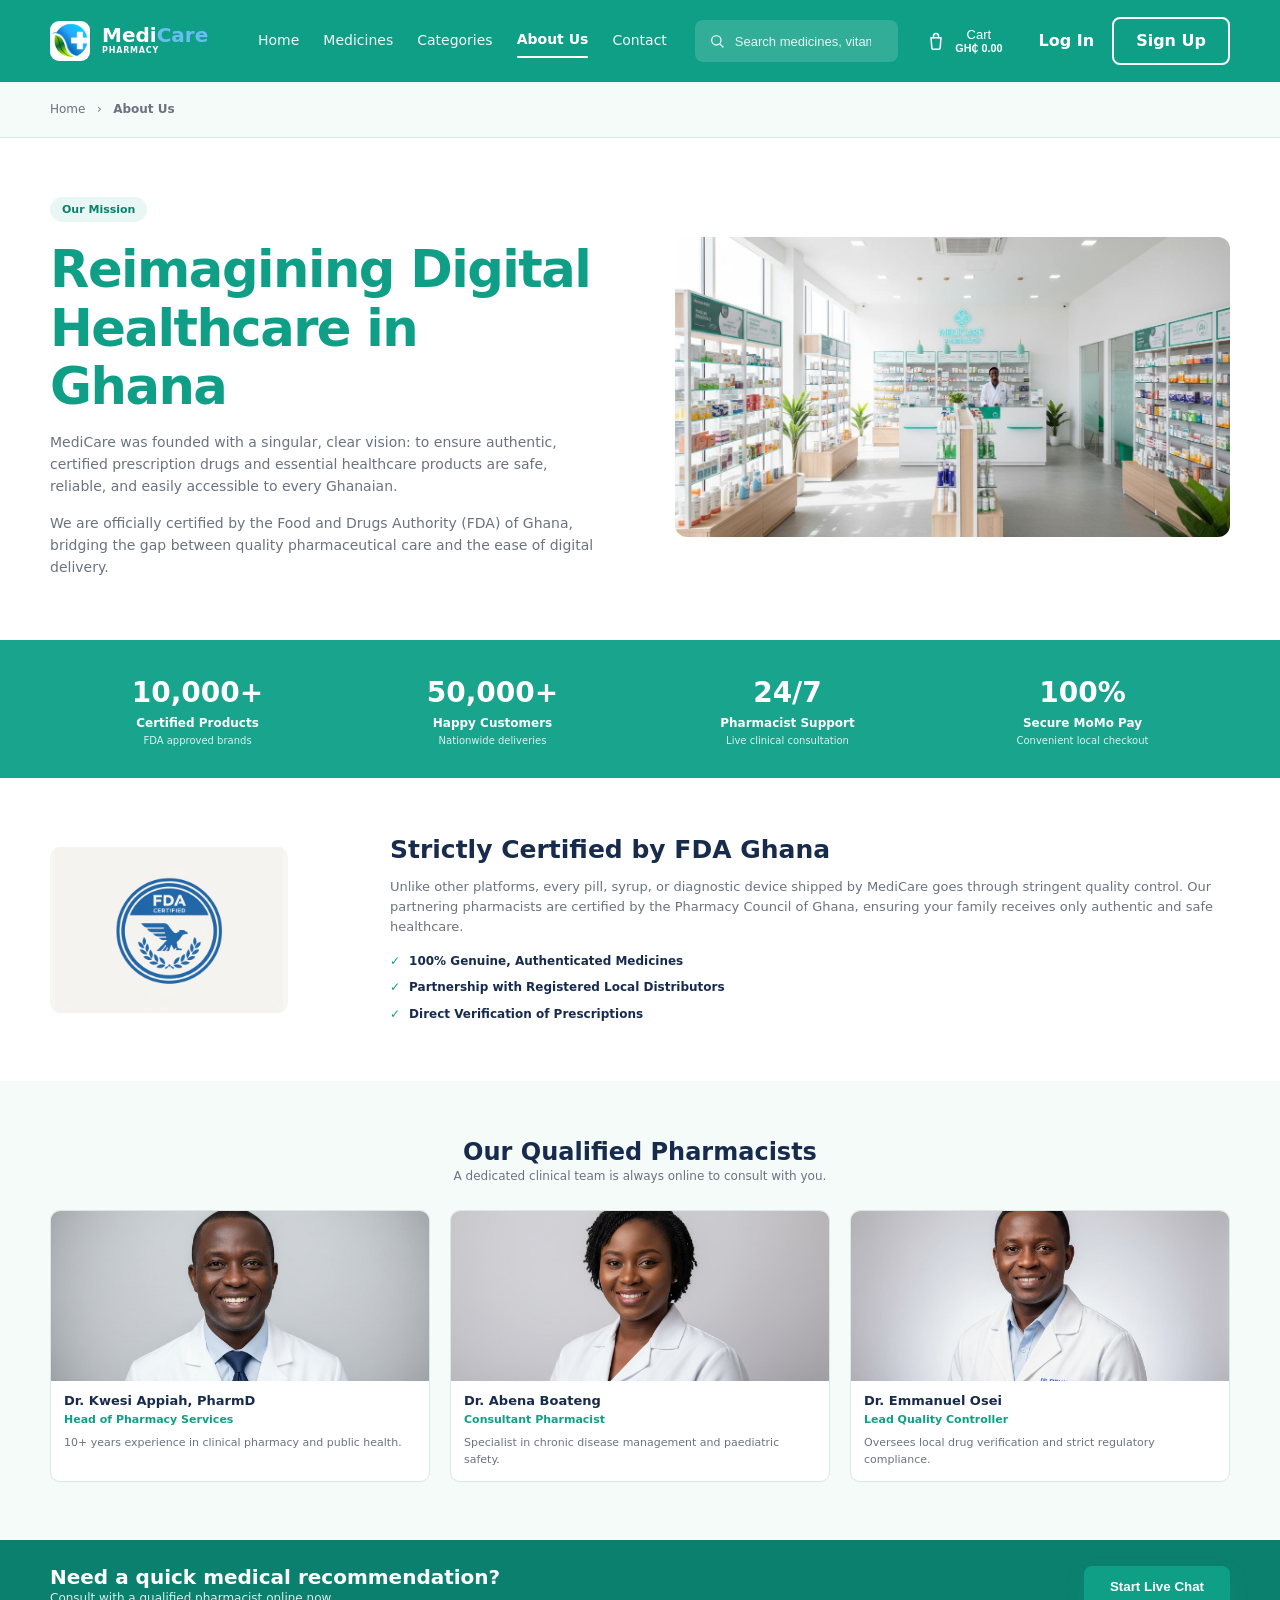
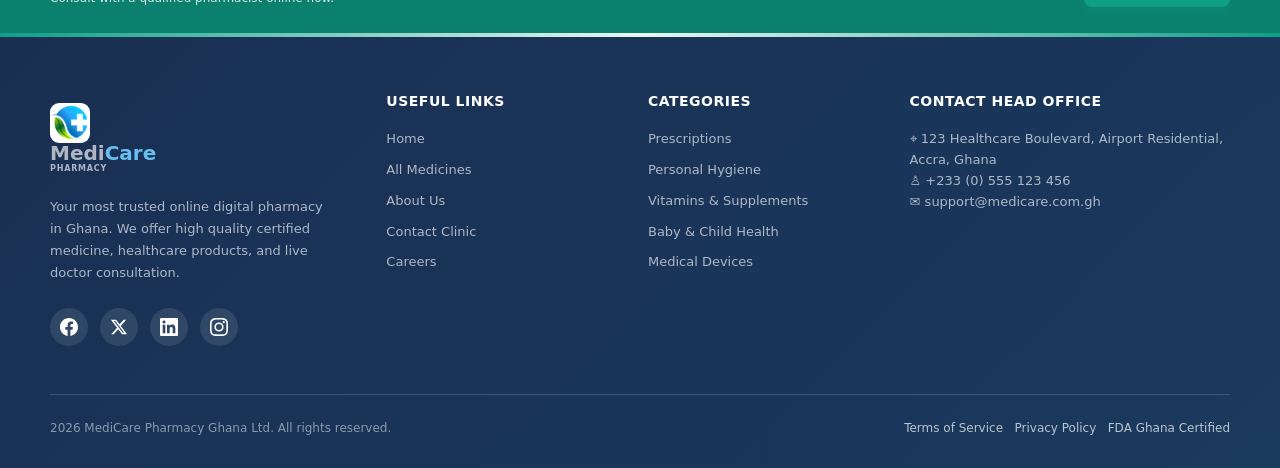
==== commit ed7a3f36: "Update about.html" ====
--- a/about.html
+++ b/about.html
@@ -27,22 +27,22 @@
 </style>
 </head>
 <body>
-  <header class="site-header"><div class="container nav-shell"><a class="brand" href="index.html" aria-label="MediCare Pharmacy home"><img src="images/logo.jpg" alt="MediCare Pharmacy Logo" class="brand-logo"><span><span class="brand-name">Medi<span>Care</span></span><small>PHARMACY</small></span></a><nav class="main-nav" aria-label="Primary navigation"><a href="index.html">Home</a><a href="index.html#products">Medicines</a><a href="index.html#categories">Categories</a><a class="active" href="about.html">About Us</a><a href="#contact">Contact</a></nav><label class="search-box" aria-label="Search medicines"><span aria-hidden="true"><svg class="icon-search" viewBox="0 0 24 24" width="16" height="16" fill="none" stroke="currentColor" stroke-width="2" stroke-linecap="round" stroke-linejoin="round" aria-hidden="true"><circle cx="11" cy="11" r="7"/><line x1="21" y1="21" x2="16.65" y2="16.65"/></svg></span><input id="searchInput" type="search" placeholder="Search medicines, vitamins..."></label><button class="cart-chip" type="button" data-cart aria-label="Open cart"><svg class="icon-cart" viewBox="0 0 24 24" width="20" height="20" fill="none" stroke="currentColor" stroke-width="1.8" stroke-linecap="round" stroke-linejoin="round" aria-hidden="true"><path d="M6 8h12l-1 12a2 2 0 0 1-2 2H9a2 2 0 0 1-2-2L6 8Z"/><path d="M9 8V6a3 3 0 0 1 6 0v2"/></svg><span class="cart-count" data-cart-count hidden>0</span><span>Cart <small data-cart-total>GH₵ 0.00</small></span></button><div id="userAuthSection"><a class="signup-btn" href="login.html">Register</a></div></div></header>
+  <header class="site-header"><div class="container nav-shell"><a class="brand" href="index.html" aria-label="MediCare Pharmacy home"><img src="logo.jpg" alt="MediCare Pharmacy Logo" class="brand-logo"><span><span class="brand-name">Medi<span>Care</span></span><small>PHARMACY</small></span></a><nav class="main-nav" aria-label="Primary navigation"><a href="index.html">Home</a><a href="index.html#products">Medicines</a><a href="index.html#categories">Categories</a><a class="active" href="about.html">About Us</a><a href="#contact">Contact</a></nav><label class="search-box" aria-label="Search medicines"><span aria-hidden="true"><svg class="icon-search" viewBox="0 0 24 24" width="16" height="16" fill="none" stroke="currentColor" stroke-width="2" stroke-linecap="round" stroke-linejoin="round" aria-hidden="true"><circle cx="11" cy="11" r="7"/><line x1="21" y1="21" x2="16.65" y2="16.65"/></svg></span><input id="searchInput" type="search" placeholder="Search medicines, vitamins..."></label><button class="cart-chip" type="button" data-cart aria-label="Open cart"><svg class="icon-cart" viewBox="0 0 24 24" width="20" height="20" fill="none" stroke="currentColor" stroke-width="1.8" stroke-linecap="round" stroke-linejoin="round" aria-hidden="true"><path d="M6 8h12l-1 12a2 2 0 0 1-2 2H9a2 2 0 0 1-2-2L6 8Z"/><path d="M9 8V6a3 3 0 0 1 6 0v2"/></svg><span class="cart-count" data-cart-count hidden>0</span><span>Cart <small data-cart-total>GH₵ 0.00</small></span></button><div id="userAuthSection"><a class="signup-btn" href="login.html">Register</a></div></div></header>
 
   <div class="page-intro"><div class="container">Home &nbsp; › &nbsp; <strong>About Us</strong></div></div>
   <main>
-    <section class="about-hero"><div class="container about-hero-grid"><div><span class="eyebrow">Our Mission</span><h1>Reimagining Digital Healthcare in <em>Ghana</em></h1><p>MediCare was founded with a singular, clear vision: to ensure authentic, certified prescription drugs and essential healthcare products are safe, reliable, and easily accessible to every Ghanaian.</p><p>We are officially certified by the Food and Drugs Authority (FDA) of Ghana, bridging the gap between quality pharmaceutical care and the ease of digital delivery.</p></div><div><img src="images/about-pharmacy.jpg" alt="Bright MediCare pharmacy interior"></div></div></section>
+    <section class="about-hero"><div class="container about-hero-grid"><div><span class="eyebrow">Our Mission</span><h1>Reimagining Digital Healthcare in <em>Ghana</em></h1><p>MediCare was founded with a singular, clear vision: to ensure authentic, certified prescription drugs and essential healthcare products are safe, reliable, and easily accessible to every Ghanaian.</p><p>We are officially certified by the Food and Drugs Authority (FDA) of Ghana, bridging the gap between quality pharmaceutical care and the ease of digital delivery.</p></div><div><img src="about-pharmacy.jpg" alt="Bright MediCare pharmacy interior"></div></div></section>
 
     <section class="stat-strip"><div class="container stats"><div class="stat"><strong>10,000+</strong><span>Certified Products</span><small>FDA approved brands</small></div><div class="stat"><strong>50,000+</strong><span>Happy Customers</span><small>Nationwide deliveries</small></div><div class="stat"><strong>24/7</strong><span>Pharmacist Support</span><small>Live clinical consultation</small></div><div class="stat"><strong>100%</strong><span>Secure MoMo Pay</span><small>Convenient local checkout</small></div></div></section>
 
-    <section class="section section-white" id="fda"><div class="container fda-grid"><img src="images/fda-certified.jpg" alt="FDA certified emblem"><div><h2>Strictly Certified by FDA Ghana</h2><p>Unlike other platforms, every pill, syrup, or diagnostic device shipped by MediCare goes through stringent quality control. Our partnering pharmacists are certified by the Pharmacy Council of Ghana, ensuring your family receives only authentic and safe healthcare.</p><div class="check-list"><span>100% Genuine, Authenticated Medicines</span><span>Partnership with Registered Local Distributors</span><span>Direct Verification of Prescriptions</span></div></div></div></section>
+    <section class="section section-white" id="fda"><div class="container fda-grid"><img src="fda-certified.jpg" alt="FDA certified emblem"><div><h2>Strictly Certified by FDA Ghana</h2><p>Unlike other platforms, every pill, syrup, or diagnostic device shipped by MediCare goes through stringent quality control. Our partnering pharmacists are certified by the Pharmacy Council of Ghana, ensuring your family receives only authentic and safe healthcare.</p><div class="check-list"><span>100% Genuine, Authenticated Medicines</span><span>Partnership with Registered Local Distributors</span><span>Direct Verification of Prescriptions</span></div></div></div></section>
 
-    <section class="section team-section"><div class="container"><div class="team-heading"><h2>Our Qualified Pharmacists</h2><p>A dedicated clinical team is always online to consult with you.</p></div><div class="team-grid"><article class="team-card"><img src="images/pharmacist-kwezi.jpg" alt="Dr. Kwesi Appiah, PharmD"><div class="team-card-copy"><h3>Dr. Kwesi Appiah, PharmD</h3><strong>Head of Pharmacy Services</strong><p>10+ years experience in clinical pharmacy and public health.</p></div></article><article class="team-card"><img src="images/pharmacist-abena.jpg" alt="Dr. Abena Boateng"><div class="team-card-copy"><h3>Dr. Abena Boateng</h3><strong>Consultant Pharmacist</strong><p>Specialist in chronic disease management and paediatric safety.</p></div></article><article class="team-card"><img src="images/pharmacist-emmanuel.jpg" alt="Dr. Emmanuel Osei"><div class="team-card-copy"><h3>Dr. Emmanuel Osei</h3><strong>Lead Quality Controller</strong><p>Oversees local drug verification and strict regulatory compliance.</p></div></article></div></div></section>
+    <section class="section team-section"><div class="container"><div class="team-heading"><h2>Our Qualified Pharmacists</h2><p>A dedicated clinical team is always online to consult with you.</p></div><div class="team-grid"><article class="team-card"><img src="pharmacist-kwezi.jpg" alt="Dr. Kwesi Appiah, PharmD"><div class="team-card-copy"><h3>Dr. Kwesi Appiah, PharmD</h3><strong>Head of Pharmacy Services</strong><p>10+ years experience in clinical pharmacy and public health.</p></div></article><article class="team-card"><img src="pharmacist-abena.jpg" alt="Dr. Abena Boateng"><div class="team-card-copy"><h3>Dr. Abena Boateng</h3><strong>Consultant Pharmacist</strong><p>Specialist in chronic disease management and paediatric safety.</p></div></article><article class="team-card"><img src="pharmacist-emmanuel.jpg" alt="Dr. Emmanuel Osei"><div class="team-card-copy"><h3>Dr. Emmanuel Osei</h3><strong>Lead Quality Controller</strong><p>Oversees local drug verification and strict regulatory compliance.</p></div></article></div></div></section>
 
     <section class="chat-cta"><div class="container chat-shell"><div><h2>Need a quick medical recommendation?</h2><p>Consult with a qualified pharmacist online now.</p></div><button class="btn" type="button" data-chat>Start Live Chat</button></div></section>
   </main>
 
-  <footer class="site-footer" id="contact"><div class="container footer-grid"><div class="footer-brand"><a class="brand" href="index.html"><img src="images/logo.jpg" alt="MediCare Pharmacy Logo" class="brand-logo"><span><span class="brand-name">Medi<span>Care</span></span><small>PHARMACY</small></span></a><p>Your most trusted online digital pharmacy in Ghana. We offer high quality certified medicine, healthcare products, and live doctor consultation.</p><div class="socials"><a href="#" aria-label="Facebook" data-social="Facebook"><svg viewBox="0 0 24 24" width="18" height="18" fill="currentColor"><path d="M24 12.073c0-6.627-5.373-12-12-12s-12 5.373-12 12c0 5.99 4.388 10.954 10.125 11.854v-8.385H7.078v-3.47h3.047V9.43c0-3.007 1.792-4.669 4.533-4.669 1.312 0 2.686.235 2.686.235v2.953H15.83c-1.491 0-1.956.925-1.956 1.874v2.25h3.328l-.532 3.47h-2.796v8.385C19.612 23.027 24 18.062 24 12.073z"/></svg></a><a href="#" aria-label="Twitter" data-social="Twitter"><svg viewBox="0 0 24 24" width="18" height="18" fill="currentColor"><path d="M18.244 2.25h3.308l-7.227 8.26 8.502 11.24H16.17l-5.214-6.817L4.99 21.75H1.68l7.73-8.835L1.254 2.25H8.08l4.713 6.231zm-1.161 17.52h1.833L7.084 4.126H5.117z"/></svg></a><a href="#" aria-label="LinkedIn" data-social="LinkedIn"><svg viewBox="0 0 24 24" width="18" height="18" fill="currentColor"><path d="M20.447 20.452h-3.554v-5.569c0-1.328-.027-3.037-1.852-3.037-1.853 0-2.136 1.445-2.136 2.939v5.667H9.351V9h3.414v1.561h.046c.477-.9 1.637-1.85 3.37-1.85 3.601 0 4.267 2.37 4.267 5.455v6.286zM5.337 7.433c-1.144 0-2.063-.926-2.063-2.065 0-1.138.92-2.063 2.063-2.063 1.14 0 2.064.925 2.064 2.063 0 1.139-.925 2.065-2.064 2.065zm1.782 13.019H3.555V9h3.564v11.452zM22.225 0H1.771C.792 0 0 .774 0 1.729v20.542C0 23.227.792 24 1.771 24h20.451C23.2 24 24 23.227 24 22.271V1.729C24 .774 23.2 0 22.222 0h.003z"/></svg></a><a href="#" aria-label="Instagram" data-social="Instagram"><svg viewBox="0 0 24 24" width="18" height="18" fill="currentColor"><path d="M12 2.163c3.204 0 3.584.012 4.85.07 3.252.148 4.771 1.691 4.919 4.919.058 1.265.069 1.645.069 4.849 0 3.205-.012 3.584-.069 4.849-.149 3.225-1.664 4.771-4.919 4.919-1.266.058-1.644.07-4.85.07-3.204 0-3.584-.012-4.849-.07-3.26-.149-4.771-1.699-4.919-4.92-.058-1.265-.07-1.644-.07-4.849 0-3.204.013-3.583.07-4.849.149-3.227 1.664-4.771 4.919-4.919 1.266-.057 1.645-.069 4.849-.069zM12 0C8.741 0 8.333.014 7.053.072 2.695.272.273 2.69.073 7.052.014 8.333 0 8.741 0 12c0 3.259.014 3.668.072 4.948.2 4.358 2.618 6.78 6.98 6.98C8.333 23.986 8.741 24 12 24c3.259 0 3.668-.014 4.948-.072 4.354-.2 6.782-2.618 6.979-6.98.059-1.28.073-1.689.073-4.948 0-3.259-.014-3.667-.072-4.947-.196-4.354-2.617-6.78-6.979-6.98C15.668.014 15.259 0 12 0zm0 5.838a6.162 6.162 0 100 12.324 6.162 6.162 0 000-12.324zM12 16a4 4 0 110-8 4 4 0 010 8zm6.406-11.845a1.44 1.44 0 100 2.881 1.44 1.44 0 000-2.881z"/></svg></a></div></div><div><h3>Useful Links</h3><a href="index.html">Home</a><a href="index.html#products">All Medicines</a><a href="about.html">About Us</a><a href="index.html#contact">Contact Clinic</a><a href="careers.html">Careers</a></div><div><h3>Categories</h3><a href="index.html#categories">Prescriptions</a><a href="index.html#categories">Personal Hygiene</a><a href="index.html#categories">Vitamins &amp; Supplements</a><a href="index.html#categories">Baby &amp; Child Health</a><a href="index.html#categories">Medical Devices</a></div><div><h3>Contact Head Office</h3><p>⌖ 123 Healthcare Boulevard, Airport Residential, Accra, Ghana</p><p>♙ +233 (0) 555 123 456</p><p>✉ support@medicare.com.gh</p></div></div><div class="container footer-bottom"><span> 2026 MediCare Pharmacy Ghana Ltd. All rights reserved.</span><span><a href="terms.html">Terms of Service</a> &nbsp; <a href="privacy.html">Privacy Policy</a> &nbsp; <a href="about.html#fda">FDA Ghana Certified</a></span></div></footer>
+  <footer class="site-footer" id="contact"><div class="container footer-grid"><div class="footer-brand"><a class="brand" href="index.html"><img src="logo.jpg" alt="MediCare Pharmacy Logo" class="brand-logo"><span><span class="brand-name">Medi<span>Care</span></span><small>PHARMACY</small></span></a><p>Your most trusted online digital pharmacy in Ghana. We offer high quality certified medicine, healthcare products, and live doctor consultation.</p><div class="socials"><a href="#" aria-label="Facebook" data-social="Facebook"><svg viewBox="0 0 24 24" width="18" height="18" fill="currentColor"><path d="M24 12.073c0-6.627-5.373-12-12-12s-12 5.373-12 12c0 5.99 4.388 10.954 10.125 11.854v-8.385H7.078v-3.47h3.047V9.43c0-3.007 1.792-4.669 4.533-4.669 1.312 0 2.686.235 2.686.235v2.953H15.83c-1.491 0-1.956.925-1.956 1.874v2.25h3.328l-.532 3.47h-2.796v8.385C19.612 23.027 24 18.062 24 12.073z"/></svg></a><a href="#" aria-label="Twitter" data-social="Twitter"><svg viewBox="0 0 24 24" width="18" height="18" fill="currentColor"><path d="M18.244 2.25h3.308l-7.227 8.26 8.502 11.24H16.17l-5.214-6.817L4.99 21.75H1.68l7.73-8.835L1.254 2.25H8.08l4.713 6.231zm-1.161 17.52h1.833L7.084 4.126H5.117z"/></svg></a><a href="#" aria-label="LinkedIn" data-social="LinkedIn"><svg viewBox="0 0 24 24" width="18" height="18" fill="currentColor"><path d="M20.447 20.452h-3.554v-5.569c0-1.328-.027-3.037-1.852-3.037-1.853 0-2.136 1.445-2.136 2.939v5.667H9.351V9h3.414v1.561h.046c.477-.9 1.637-1.85 3.37-1.85 3.601 0 4.267 2.37 4.267 5.455v6.286zM5.337 7.433c-1.144 0-2.063-.926-2.063-2.065 0-1.138.92-2.063 2.063-2.063 1.14 0 2.064.925 2.064 2.063 0 1.139-.925 2.065-2.064 2.065zm1.782 13.019H3.555V9h3.564v11.452zM22.225 0H1.771C.792 0 0 .774 0 1.729v20.542C0 23.227.792 24 1.771 24h20.451C23.2 24 24 23.227 24 22.271V1.729C24 .774 23.2 0 22.222 0h.003z"/></svg></a><a href="#" aria-label="Instagram" data-social="Instagram"><svg viewBox="0 0 24 24" width="18" height="18" fill="currentColor"><path d="M12 2.163c3.204 0 3.584.012 4.85.07 3.252.148 4.771 1.691 4.919 4.919.058 1.265.069 1.645.069 4.849 0 3.205-.012 3.584-.069 4.849-.149 3.225-1.664 4.771-4.919 4.919-1.266.058-1.644.07-4.85.07-3.204 0-3.584-.012-4.849-.07-3.26-.149-4.771-1.699-4.919-4.92-.058-1.265-.07-1.644-.07-4.849 0-3.204.013-3.583.07-4.849.149-3.227 1.664-4.771 4.919-4.919 1.266-.057 1.645-.069 4.849-.069zM12 0C8.741 0 8.333.014 7.053.072 2.695.272.273 2.69.073 7.052.014 8.333 0 8.741 0 12c0 3.259.014 3.668.072 4.948.2 4.358 2.618 6.78 6.98 6.98C8.333 23.986 8.741 24 12 24c3.259 0 3.668-.014 4.948-.072 4.354-.2 6.782-2.618 6.979-6.98.059-1.28.073-1.689.073-4.948 0-3.259-.014-3.667-.072-4.947-.196-4.354-2.617-6.78-6.979-6.98C15.668.014 15.259 0 12 0zm0 5.838a6.162 6.162 0 100 12.324 6.162 6.162 0 000-12.324zM12 16a4 4 0 110-8 4 4 0 010 8zm6.406-11.845a1.44 1.44 0 100 2.881 1.44 1.44 0 000-2.881z"/></svg></a></div></div><div><h3>Useful Links</h3><a href="index.html">Home</a><a href="index.html#products">All Medicines</a><a href="about.html">About Us</a><a href="index.html#contact">Contact Clinic</a><a href="careers.html">Careers</a></div><div><h3>Categories</h3><a href="index.html#categories">Prescriptions</a><a href="index.html#categories">Personal Hygiene</a><a href="index.html#categories">Vitamins &amp; Supplements</a><a href="index.html#categories">Baby &amp; Child Health</a><a href="index.html#categories">Medical Devices</a></div><div><h3>Contact Head Office</h3><p>⌖ 123 Healthcare Boulevard, Airport Residential, Accra, Ghana</p><p>♙ +233 (0) 555 123 456</p><p>✉ support@medicare.com.gh</p></div></div><div class="container footer-bottom"><span> 2026 MediCare Pharmacy Ghana Ltd. All rights reserved.</span><span><a href="terms.html">Terms of Service</a> &nbsp; <a href="privacy.html">Privacy Policy</a> &nbsp; <a href="about.html#fda">FDA Ghana Certified</a></span></div></footer>
 
   <div class="modal-overlay" id="authModal" hidden>
     <div class="modal" role="dialog" aria-modal="true" aria-labelledby="authModalTitle">
--- a/styles.css
+++ b/styles.css
@@ -871,7 +871,8 @@
   .footer-grid { grid-template-columns: repeat(2, 1fr); }
 }
 @media (max-width: 560px) {
-  .cart-chip { display: none; }
+  .cart-chip { padding: 6px; gap: 6px; }
+  .cart-chip > span:not(.cart-count) { display: none; }
   .login-btn { margin-left: auto; }
   h1 { font-size: 38px; }
   .actions, .promo-shell, .chat-shell, .footer-bottom { flex-direction: column; align-items: stretch; }
@@ -2417,4 +2418,4 @@
 .chat-shell .btn[data-chat]:focus-visible {
   outline: 3px solid rgba(15, 159, 135, .35);
   outline-offset: 3px;
-}
+}
